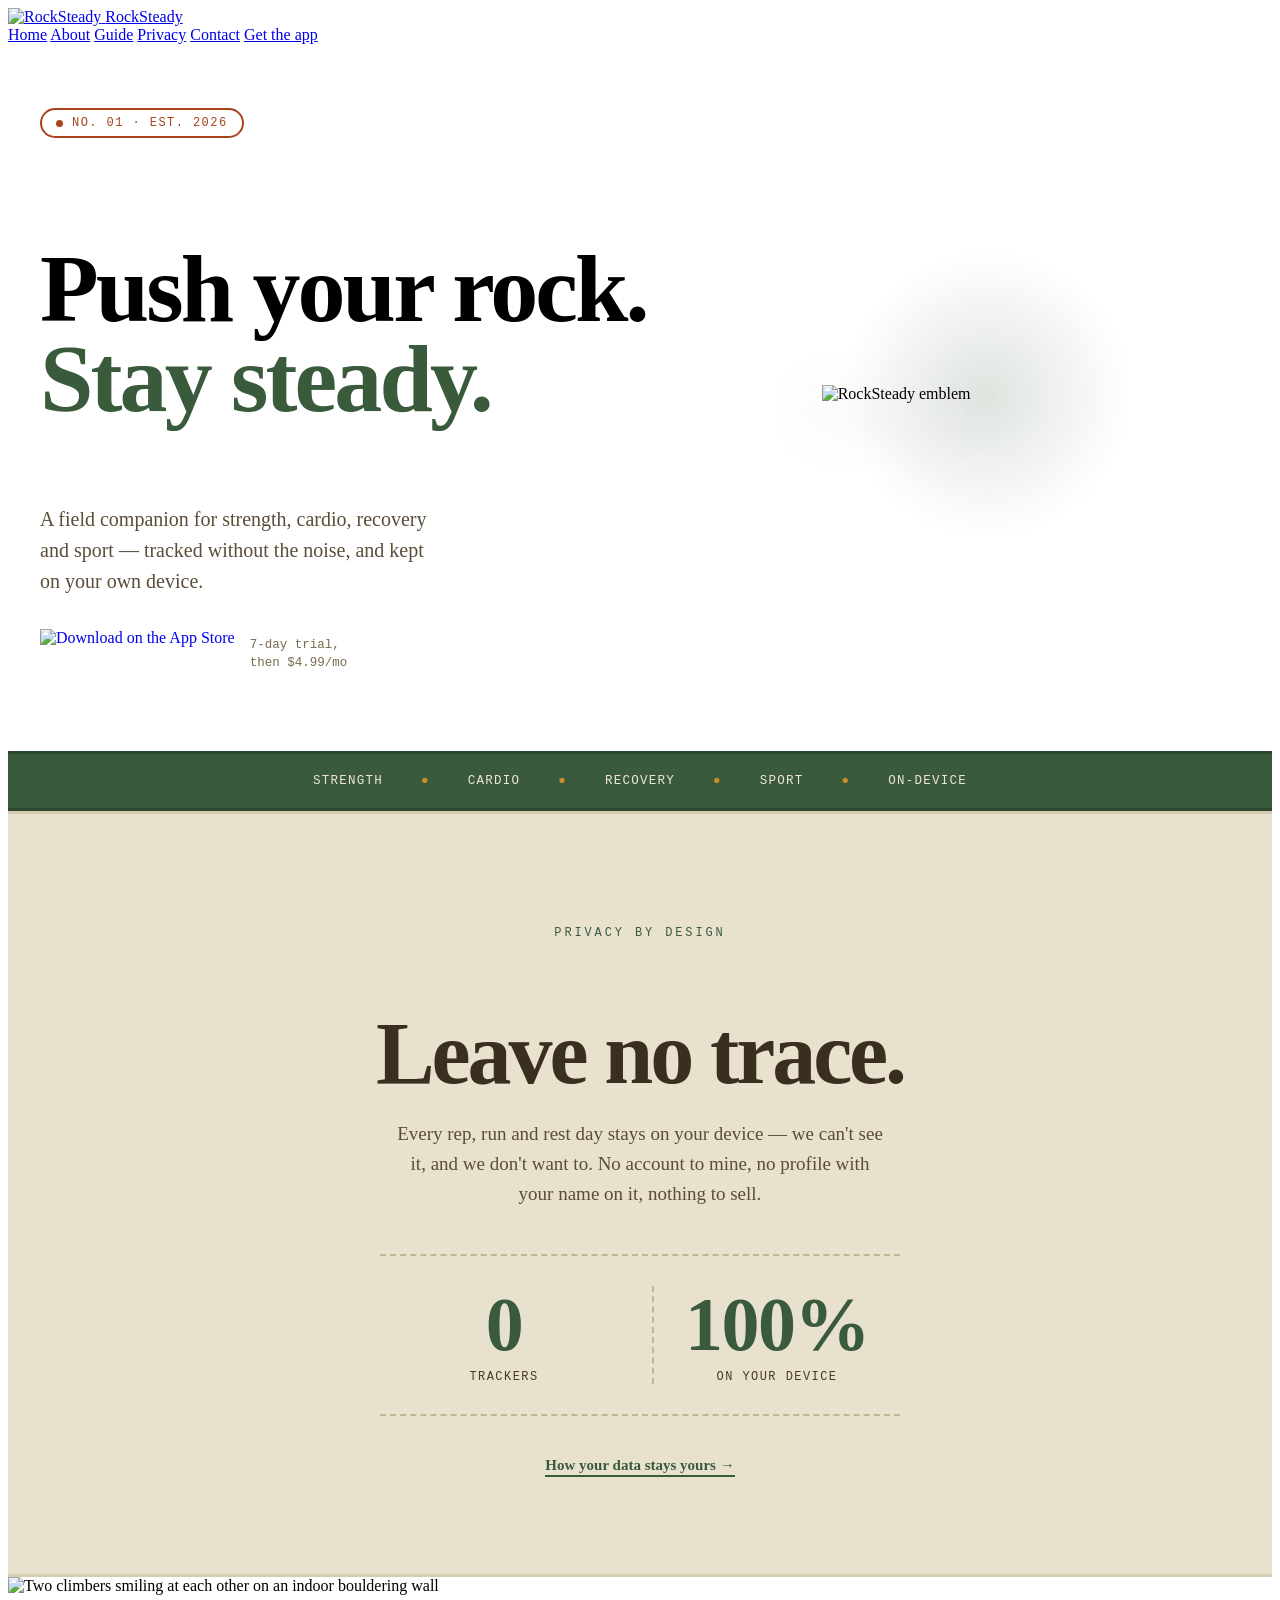
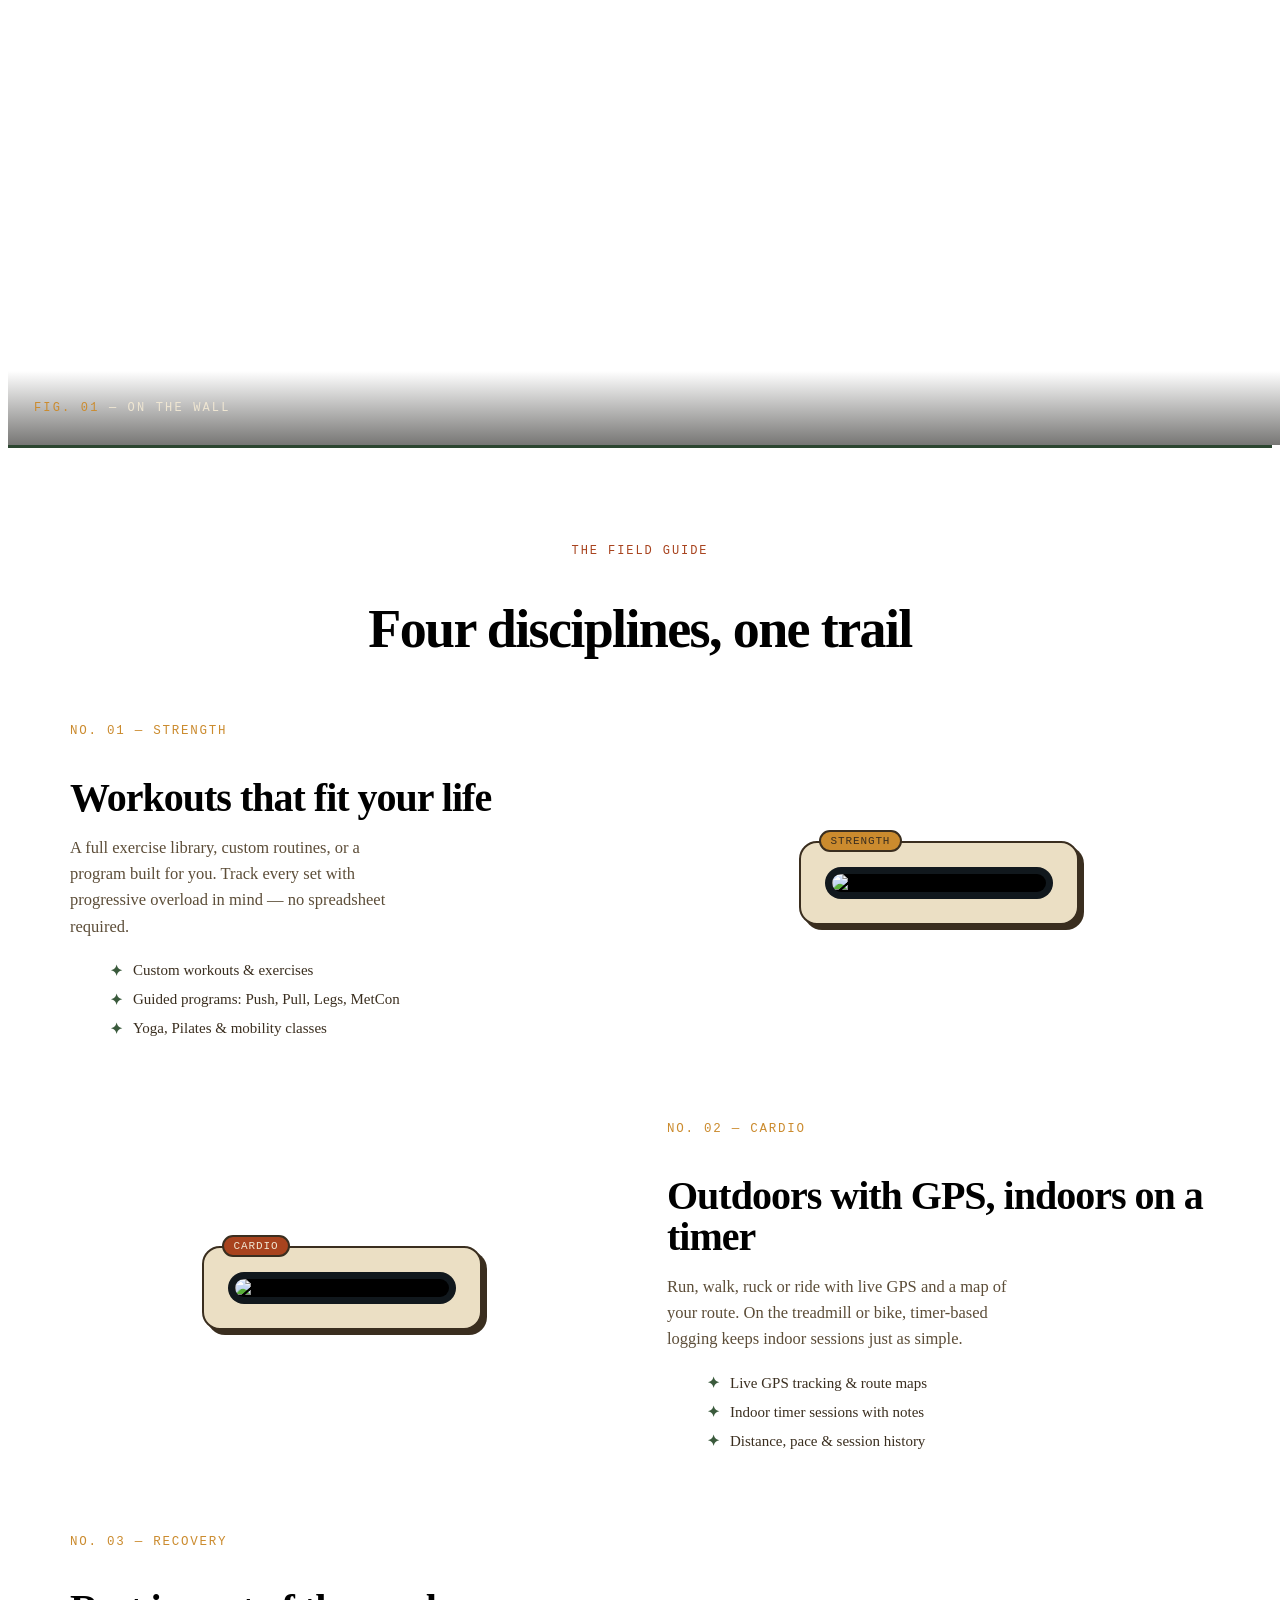
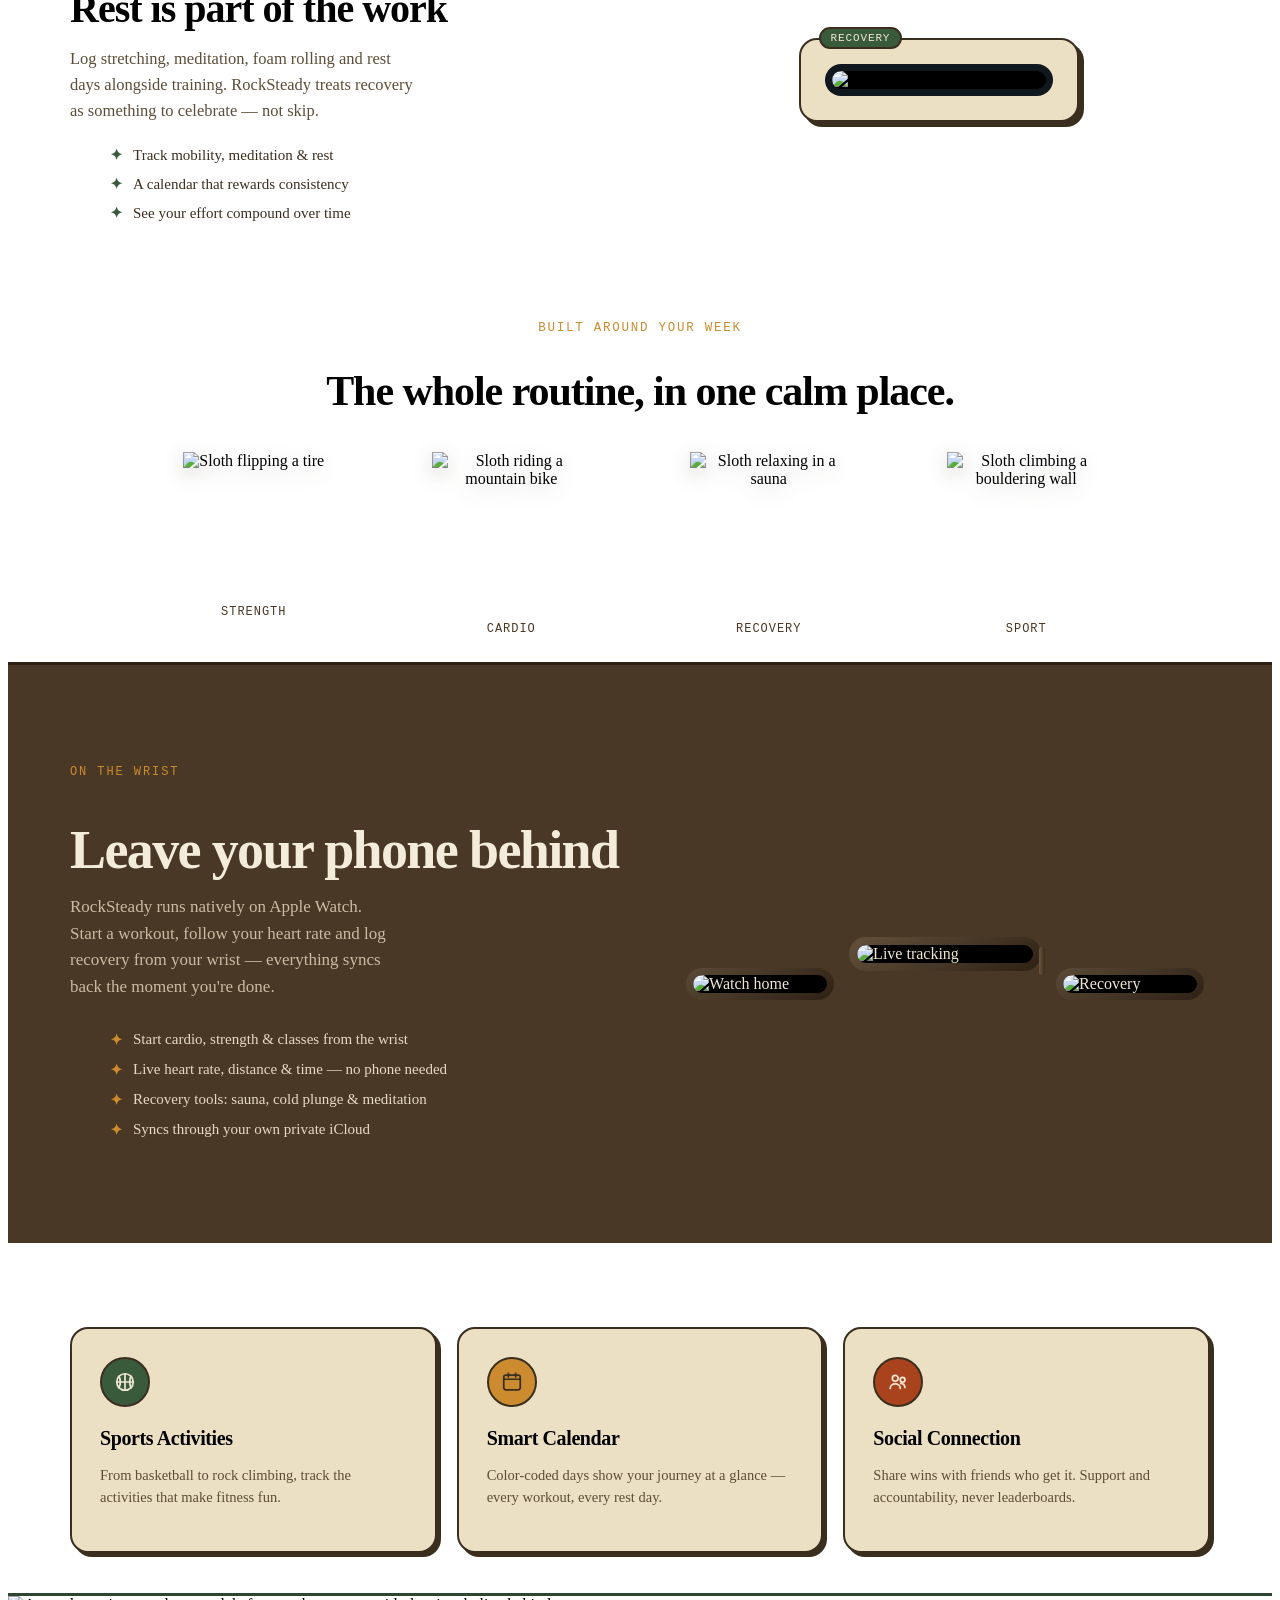
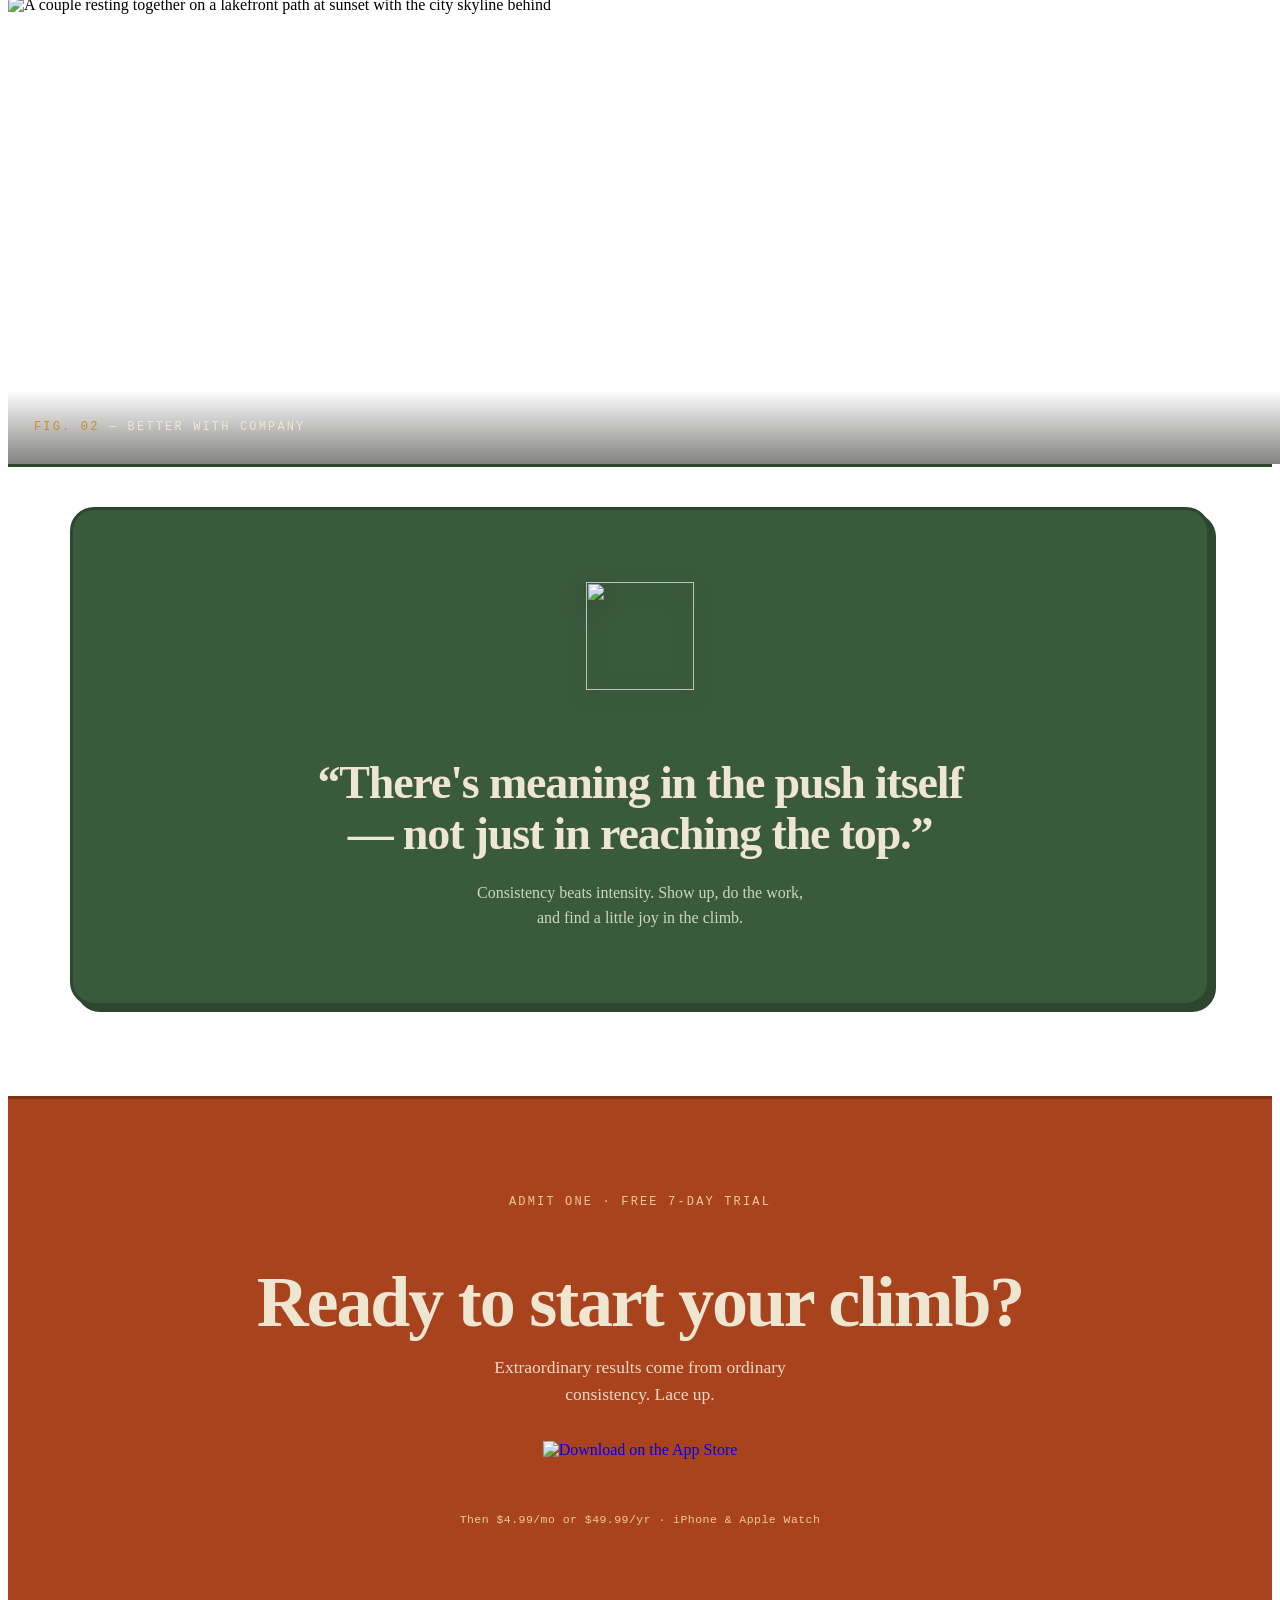
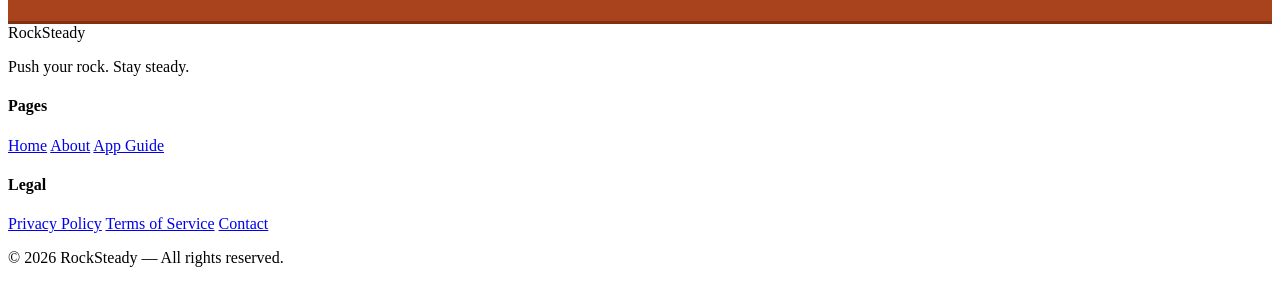
==== index.html @ 72beb6b7 "Add noindex meta (preview only) to keep the preview out of search Marked PREVIEW ONLY — remove befor" ====
<!DOCTYPE html>
<html lang="en">
<head>
<meta charset="utf-8">
<meta name="viewport" content="width=device-width, initial-scale=1">
<meta name="robots" content="noindex, nofollow"><!-- PREVIEW ONLY: remove at launch -->
<title>RockSteady — Push your rock. Stay steady.</title>
<meta name="description" content="A field companion for strength, cardio, recovery and sport — tracked without the noise, and kept on your own device. On iPhone & Apple Watch.">
<link rel="icon" href="assets/img/emblem.png">
<link rel="stylesheet" href="css/site.css">
<style>
  @media(max-width:900px){
    .vp-hero{grid-template-columns:1fr !important;gap:36px !important;text-align:center;}
    .vp-hero .vp-badge{order:-1;margin:0 auto;}
    .vp-hero .vp-ctas{justify-content:center;}
    .vp-entry{grid-template-columns:1fr !important;gap:28px !important;text-align:center;}
    .vp-entry .vp-fimg{order:-1 !important;}
    .vp-entry .vp-checks{align-items:center;}
    .vp-watch{grid-template-columns:1fr !important;gap:40px !important;text-align:center;}
    .vp-watch .vp-checks{align-items:center;}
    .vp-mini{grid-template-columns:1fr !important;}
  }
  @media(max-width:560px){ .vp-h1{font-size:clamp(42px,13vw,58px) !important;} .vp-watchcluster{transform:scale(.84);} }
  @media(max-width:460px){
    .trace-stats{grid-template-columns:1fr !important;gap:0 !important;}
    .trace-stats > div:nth-child(2){border-left:none !important;border-top:2px dashed var(--hairline,#C2B591);margin-top:22px;padding-top:22px;}
  }
</style>
</head>
<body>

  <!-- HEADER -->
  <header class="site-header">
    <div class="bar">
      <a href="index.html" class="brand">
        <img src="assets/img/emblem.png" alt="RockSteady">
        <span>RockSteady</span>
      </a>
      <nav class="site-nav">
        <input type="checkbox" id="navmenu" class="nav-cb" hidden>
        <label for="navmenu" class="nav-burger" aria-label="Toggle menu"><span></span></label>
        <div class="links">
          <a href="index.html" aria-current="page">Home</a>
          <a href="pages/about.html">About</a>
          <a href="pages/guide.html">Guide</a>
          <a href="pages/privacy.html">Privacy</a>
          <a href="pages/contact.html">Contact</a>
          <a href="https://apps.apple.com/app/id6757501581" class="cta-pill">Get the app</a>
        </div>
      </nav>
    </div>
  </header>

  <!-- HERO -->
  <section id="top" style="max-width:1200px;margin:0 auto;padding:64px 26px 70px;">
    <div style="display:grid;grid-template-columns:1.25fr 1fr;gap:60px;align-items:center;" class="vp-hero">
      <div>
        <div style="display:inline-flex;align-items:center;gap:9px;font-family:'Space Mono',monospace;font-size:12px;letter-spacing:0.12em;text-transform:uppercase;color:var(--rust,#A8431E);border:2px solid var(--rust,#A8431E);border-radius:999px;padding:6px 14px;margin-bottom:26px;">
          <span style="width:7px;height:7px;border-radius:50%;background:var(--rust,#A8431E);"></span> No. 01 · Est. 2026
        </div>
        <h1 class="vp-h1" style="font-weight:800;font-size:clamp(50px,7.6vw,96px);line-height:0.94;letter-spacing:-0.03em;">Push your rock.<br><span style="color:var(--moss,#3A5A3C);">Stay steady.</span></h1>
        <p style="font-size:clamp(17px,1.8vw,20px);line-height:1.55;color:#5C4D38;max-width:40ch;margin:24px 0 32px;">A field companion for strength, cardio, recovery and sport — tracked without the noise, and kept on your own device.</p>
        <div style="display:flex;align-items:center;gap:15px;flex-wrap:wrap;" class="vp-ctas">
          <a href="https://apps.apple.com/app/id6757501581" aria-label="Download on the App Store" style="display:inline-flex;text-decoration:none;">
            <img src="assets/img/appstore-badge-black.svg" alt="Download on the App Store" style="height:52px;width:auto;display:block;">
          </a>
          <span style="font-family:'Space Mono',monospace;font-size:12.5px;color:#7A6A4F;line-height:1.4;">7-day trial,<br>then $4.99/mo</span>
        </div>
      </div>
      <div class="vp-badge" style="position:relative;display:flex;justify-content:center;">
        <div style="position:absolute;inset:0;margin:auto;width:300px;height:300px;border-radius:50%;background:radial-gradient(circle,rgba(58,90,60,.16),transparent 68%);"></div>
        <div style="position:relative;width:330px;max-width:78vw;">
          <img src="assets/img/emblem.png" alt="RockSteady emblem" style="display:block;width:100%;height:auto;filter:drop-shadow(0 18px 26px rgba(58,46,31,.28));">
        </div>
      </div>
    </div>
  </section>

  <!-- STAMP STRIP -->
  <section style="background:var(--moss,#3A5A3C);color:#EFE6D2;border-top:3px solid #2C4630;border-bottom:3px solid #2C4630;">
    <div style="max-width:1200px;margin:0 auto;padding:20px 26px;display:flex;gap:38px;justify-content:center;flex-wrap:wrap;font-family:'Space Mono',monospace;font-size:12.5px;letter-spacing:0.1em;text-transform:uppercase;">
      <span>Strength</span><span style="color:var(--gold,#CB8B2E);">●</span>
      <span>Cardio</span><span style="color:var(--gold,#CB8B2E);">●</span>
      <span>Recovery</span><span style="color:var(--gold,#CB8B2E);">●</span>
      <span>Sport</span><span style="color:var(--gold,#CB8B2E);">●</span>
      <span>On-device</span>
    </div>
  </section>

  <!-- PRIVACY — LEAVE NO TRACE (promoted) -->
  <section id="privacy" style="background:#E8E1CE;border-top:3px solid #D6CCB2;border-bottom:3px solid #D6CCB2;">
    <div style="max-width:1000px;margin:0 auto;padding:clamp(64px,9vw,100px) 26px;text-align:center;">
      <p style="font-family:'Space Mono',monospace;font-size:12px;letter-spacing:0.24em;text-transform:uppercase;color:var(--moss,#3A5A3C);margin-bottom:22px;">Privacy by design</p>
      <h2 style="font-weight:800;font-size:clamp(44px,8vw,88px);line-height:0.93;letter-spacing:-0.035em;color:var(--ink,#3A2E1F);margin-bottom:24px;">Leave no trace.</h2>
      <p style="font-size:clamp(16px,1.7vw,19px);line-height:1.6;color:var(--body,#5C4D38);max-width:52ch;margin:0 auto 44px;">Every rep, run and rest day stays on your device — we can't see it, and we don't want to. No account to mine, no profile with your name on it, nothing to sell.</p>
      <div class="trace-stats" style="max-width:520px;margin:0 auto 40px;padding:30px 0;border-top:2px dashed var(--hairline,#C2B591);border-bottom:2px dashed var(--hairline,#C2B591);display:grid;grid-template-columns:1fr 1fr;gap:24px;">
        <div style="text-align:center;">
          <div style="font-weight:800;font-size:clamp(50px,9vw,76px);line-height:1;color:var(--moss,#3A5A3C);letter-spacing:-0.02em;">0</div>
          <div style="font-family:'Space Mono',monospace;font-size:12px;letter-spacing:0.12em;text-transform:uppercase;color:var(--brown,#4A3826);margin-top:8px;">Trackers</div>
        </div>
        <div style="text-align:center;border-left:2px dashed var(--hairline,#C2B591);">
          <div style="font-weight:800;font-size:clamp(50px,9vw,76px);line-height:1;color:var(--moss,#3A5A3C);letter-spacing:-0.02em;">100%</div>
          <div style="font-family:'Space Mono',monospace;font-size:12px;letter-spacing:0.12em;text-transform:uppercase;color:var(--brown,#4A3826);margin-top:8px;">On your device</div>
        </div>
      </div>
      <a href="pages/privacy.html" style="color:var(--moss,#3A5A3C);font-weight:700;font-size:15px;text-decoration:none;border-bottom:2px solid var(--moss,#3A5A3C);padding-bottom:2px;">How your data stays yours →</a>
    </div>
  </section>

  <!-- PHOTO BAND 01 -->
  <section style="position:relative;border-bottom:3px solid #2C4630;">
    <img src="assets/img/photo-climbing.jpg" alt="Two climbers smiling at each other on an indoor bouldering wall" style="display:block;width:100%;height:clamp(320px,52vh,540px);object-fit:cover;object-position:center 30%;">
    <div style="position:absolute;left:0;bottom:0;width:100%;padding:18px 26px;background:linear-gradient(180deg,transparent,rgba(28,27,24,.6));">
      <p style="font-family:'Space Mono',monospace;font-size:12px;letter-spacing:0.18em;text-transform:uppercase;color:#EFE6D2;"><span style="color:var(--gold,#CB8B2E);">Fig. 01</span> — On the wall</p>
    </div>
  </section>

  <!-- FIELD GUIDE -->
  <section id="field" style="max-width:1140px;margin:0 auto;padding:84px 26px 40px;">
    <div style="text-align:center;margin-bottom:56px;">
      <p style="font-family:'Space Mono',monospace;font-size:12px;letter-spacing:0.16em;text-transform:uppercase;color:var(--rust,#A8431E);margin-bottom:14px;">The Field Guide</p>
      <h2 style="font-weight:800;font-size:clamp(32px,4.6vw,54px);line-height:0.98;letter-spacing:-0.03em;">Four disciplines, one trail</h2>
    </div>

    <!-- 01 Strength -->
    <div class="vp-entry" style="display:grid;grid-template-columns:1fr 1fr;gap:54px;align-items:center;">
      <div>
        <p style="font-family:'Space Mono',monospace;font-size:12.5px;letter-spacing:0.14em;text-transform:uppercase;color:var(--gold,#CB8B2E);margin-bottom:14px;">No. 01 — Strength</p>
        <h3 style="font-weight:800;font-size:clamp(26px,3.4vw,40px);line-height:1.02;letter-spacing:-0.025em;margin-bottom:14px;">Workouts that fit your life</h3>
        <p style="font-size:16.5px;line-height:1.58;color:#5C4D38;margin-bottom:22px;max-width:42ch;">A full exercise library, custom routines, or a program built for you. Track every set with progressive overload in mind — no spreadsheet required.</p>
        <ul style="list-style:none;display:flex;flex-direction:column;gap:11px;" class="vp-checks">
          <li style="display:flex;gap:10px;align-items:center;font-size:15px;color:#3A2E1F;font-weight:500;"><span style="color:var(--moss,#3A5A3C);font-weight:800;">✦</span> Custom workouts &amp; exercises</li>
          <li style="display:flex;gap:10px;align-items:center;font-size:15px;color:#3A2E1F;font-weight:500;"><span style="color:var(--moss,#3A5A3C);font-weight:800;">✦</span> Guided programs: Push, Pull, Legs, MetCon</li>
          <li style="display:flex;gap:10px;align-items:center;font-size:15px;color:#3A2E1F;font-weight:500;"><span style="color:var(--moss,#3A5A3C);font-weight:800;">✦</span> Yoga, Pilates &amp; mobility classes</li>
        </ul>
      </div>
      <div class="vp-fimg" style="display:flex;justify-content:center;">
        <div style="position:relative;background:#EBDFC4;border:2.5px solid #3A2E1F;border-radius:18px;padding:24px;box-shadow:5px 5px 0 #3A2E1F;">
          <span style="position:absolute;top:-13px;left:18px;background:var(--gold,#CB8B2E);color:#3A2E1F;font-family:'Space Mono',monospace;font-size:11px;letter-spacing:0.08em;text-transform:uppercase;padding:3px 10px;border:2px solid #3A2E1F;border-radius:999px;">Strength</span>
          <div style="width:214px;flex:none;border-radius:28px;background:#11181d;padding:7px;"><div style="border-radius:22px;overflow:hidden;background:#000;"><img src="assets/img/app-strength.png" alt="Workout tracker" style="display:block;width:100%;height:auto;"></div></div>
        </div>
      </div>
    </div>

    <div class="perf" style="margin:56px 0;"></div>

    <!-- 02 Cardio -->
    <div class="vp-entry" style="display:grid;grid-template-columns:1fr 1fr;gap:54px;align-items:center;">
      <div class="vp-fimg" style="display:flex;justify-content:center;">
        <div style="position:relative;background:#EBDFC4;border:2.5px solid #3A2E1F;border-radius:18px;padding:24px;box-shadow:5px 5px 0 #3A2E1F;">
          <span style="position:absolute;top:-13px;left:18px;background:var(--rust,#A8431E);color:#EFE6D2;font-family:'Space Mono',monospace;font-size:11px;letter-spacing:0.08em;text-transform:uppercase;padding:3px 10px;border:2px solid #3A2E1F;border-radius:999px;">Cardio</span>
          <div style="width:214px;flex:none;border-radius:28px;background:#11181d;padding:7px;"><div style="border-radius:22px;overflow:hidden;background:#000;"><img src="assets/img/app-cardio.png" alt="Cardio tracker" style="display:block;width:100%;height:auto;"></div></div>
        </div>
      </div>
      <div>
        <p style="font-family:'Space Mono',monospace;font-size:12.5px;letter-spacing:0.14em;text-transform:uppercase;color:var(--gold,#CB8B2E);margin-bottom:14px;">No. 02 — Cardio</p>
        <h3 style="font-weight:800;font-size:clamp(26px,3.4vw,40px);line-height:1.02;letter-spacing:-0.025em;margin-bottom:14px;">Outdoors with GPS, indoors on a timer</h3>
        <p style="font-size:16.5px;line-height:1.58;color:#5C4D38;margin-bottom:22px;max-width:42ch;">Run, walk, ruck or ride with live GPS and a map of your route. On the treadmill or bike, timer-based logging keeps indoor sessions just as simple.</p>
        <ul style="list-style:none;display:flex;flex-direction:column;gap:11px;" class="vp-checks">
          <li style="display:flex;gap:10px;align-items:center;font-size:15px;color:#3A2E1F;font-weight:500;"><span style="color:var(--moss,#3A5A3C);font-weight:800;">✦</span> Live GPS tracking &amp; route maps</li>
          <li style="display:flex;gap:10px;align-items:center;font-size:15px;color:#3A2E1F;font-weight:500;"><span style="color:var(--moss,#3A5A3C);font-weight:800;">✦</span> Indoor timer sessions with notes</li>
          <li style="display:flex;gap:10px;align-items:center;font-size:15px;color:#3A2E1F;font-weight:500;"><span style="color:var(--moss,#3A5A3C);font-weight:800;">✦</span> Distance, pace &amp; session history</li>
        </ul>
      </div>
    </div>

    <div class="perf" style="margin:56px 0;"></div>

    <!-- 03 Recovery -->
    <div class="vp-entry" style="display:grid;grid-template-columns:1fr 1fr;gap:54px;align-items:center;">
      <div>
        <p style="font-family:'Space Mono',monospace;font-size:12.5px;letter-spacing:0.14em;text-transform:uppercase;color:var(--gold,#CB8B2E);margin-bottom:14px;">No. 03 — Recovery</p>
        <h3 style="font-weight:800;font-size:clamp(26px,3.4vw,40px);line-height:1.02;letter-spacing:-0.025em;margin-bottom:14px;">Rest is part of the work</h3>
        <p style="font-size:16.5px;line-height:1.58;color:#5C4D38;margin-bottom:22px;max-width:42ch;">Log stretching, meditation, foam rolling and rest days alongside training. RockSteady treats recovery as something to celebrate — not skip.</p>
        <ul style="list-style:none;display:flex;flex-direction:column;gap:11px;" class="vp-checks">
          <li style="display:flex;gap:10px;align-items:center;font-size:15px;color:#3A2E1F;font-weight:500;"><span style="color:var(--moss,#3A5A3C);font-weight:800;">✦</span> Track mobility, meditation &amp; rest</li>
          <li style="display:flex;gap:10px;align-items:center;font-size:15px;color:#3A2E1F;font-weight:500;"><span style="color:var(--moss,#3A5A3C);font-weight:800;">✦</span> A calendar that rewards consistency</li>
          <li style="display:flex;gap:10px;align-items:center;font-size:15px;color:#3A2E1F;font-weight:500;"><span style="color:var(--moss,#3A5A3C);font-weight:800;">✦</span> See your effort compound over time</li>
        </ul>
      </div>
      <div class="vp-fimg" style="display:flex;justify-content:center;">
        <div style="position:relative;background:#EBDFC4;border:2.5px solid #3A2E1F;border-radius:18px;padding:24px;box-shadow:5px 5px 0 #3A2E1F;">
          <span style="position:absolute;top:-13px;left:18px;background:var(--moss,#3A5A3C);color:#EFE6D2;font-family:'Space Mono',monospace;font-size:11px;letter-spacing:0.08em;text-transform:uppercase;padding:3px 10px;border:2px solid #3A2E1F;border-radius:999px;">Recovery</span>
          <div style="width:214px;flex:none;border-radius:28px;background:#11181d;padding:7px;"><div style="border-radius:22px;overflow:hidden;background:#000;"><img src="assets/img/app-recovery.png" alt="Recovery tracker" style="display:block;width:100%;height:auto;"></div></div>
        </div>
      </div>
    </div>
  </section>

  <!-- DISCIPLINE EMBLEMS -->
  <section style="max-width:1000px;margin:0 auto;padding:30px 26px 26px;">
    <p style="font-family:'Space Mono',monospace;font-size:12.5px;letter-spacing:0.14em;text-transform:uppercase;color:var(--gold,#CB8B2E);text-align:center;margin-bottom:8px;">Built around your week</p>
    <h2 style="font-weight:800;font-size:clamp(26px,3.6vw,42px);line-height:1.0;letter-spacing:-0.025em;text-align:center;margin-bottom:40px;">The whole routine, in one calm place.</h2>
    <div style="display:grid;grid-template-columns:repeat(auto-fit,minmax(150px,1fr));gap:30px;justify-items:center;">
      <figure style="margin:0;text-align:center;">
        <img src="assets/img/sloth-strength.png" alt="Sloth flipping a tire" style="display:block;width:100%;max-width:158px;aspect-ratio:1/1;object-fit:contain;margin:0 auto;filter:drop-shadow(0 6px 10px rgba(58,46,31,.22));">
        <figcaption style="font-family:'Space Mono',monospace;font-size:12px;letter-spacing:0.08em;text-transform:uppercase;color:#4A3826;margin-top:12px;">Strength</figcaption>
      </figure>
      <figure style="margin:0;text-align:center;">
        <img src="assets/img/sloth-cardio.png" alt="Sloth riding a mountain bike" style="display:block;width:100%;max-width:158px;aspect-ratio:1/1;object-fit:contain;margin:0 auto;filter:drop-shadow(0 6px 10px rgba(58,46,31,.22));">
        <figcaption style="font-family:'Space Mono',monospace;font-size:12px;letter-spacing:0.08em;text-transform:uppercase;color:#4A3826;margin-top:12px;">Cardio</figcaption>
      </figure>
      <figure style="margin:0;text-align:center;">
        <img src="assets/img/sloth-recovery.png" alt="Sloth relaxing in a sauna" style="display:block;width:100%;max-width:158px;aspect-ratio:1/1;object-fit:contain;margin:0 auto;filter:drop-shadow(0 6px 10px rgba(58,46,31,.22));">
        <figcaption style="font-family:'Space Mono',monospace;font-size:12px;letter-spacing:0.08em;text-transform:uppercase;color:#4A3826;margin-top:12px;">Recovery</figcaption>
      </figure>
      <figure style="margin:0;text-align:center;">
        <img src="assets/img/sloth-sport.png" alt="Sloth climbing a bouldering wall" style="display:block;width:100%;max-width:158px;aspect-ratio:1/1;object-fit:contain;margin:0 auto;filter:drop-shadow(0 6px 10px rgba(58,46,31,.22));">
        <figcaption style="font-family:'Space Mono',monospace;font-size:12px;letter-spacing:0.08em;text-transform:uppercase;color:#4A3826;margin-top:12px;">Sport</figcaption>
      </figure>
    </div>
  </section>

  <!-- APPLE WATCH -->
  <section id="watchSection" style="background:var(--brown,#4A3826);color:#EFE6D2;border-top:3px solid #2E2114;">
    <div id="watch" style="max-width:1140px;margin:0 auto;padding:88px 26px;">
      <div style="display:grid;grid-template-columns:1.05fr 1fr;gap:54px;align-items:center;" class="vp-watch">
        <div>
          <p style="font-family:'Space Mono',monospace;font-size:12px;letter-spacing:0.16em;text-transform:uppercase;color:var(--gold,#CB8B2E);margin-bottom:18px;">On the wrist</p>
          <h2 style="font-weight:800;font-size:clamp(32px,4.6vw,54px);line-height:0.98;letter-spacing:-0.03em;margin-bottom:18px;color:#F4ECDA;">Leave your phone behind</h2>
          <p style="font-size:17px;line-height:1.56;color:#C9BCA3;max-width:38ch;margin-bottom:30px;">RockSteady runs natively on Apple Watch. Start a workout, follow your heart rate and log recovery from your wrist — everything syncs back the moment you're done.</p>
          <ul style="list-style:none;display:flex;flex-direction:column;gap:12px;" class="vp-checks">
            <li style="display:flex;gap:10px;align-items:center;font-size:15px;color:#E5DAC4;font-weight:500;"><span style="color:var(--gold,#CB8B2E);font-weight:800;">✦</span> Start cardio, strength &amp; classes from the wrist</li>
            <li style="display:flex;gap:10px;align-items:center;font-size:15px;color:#E5DAC4;font-weight:500;"><span style="color:var(--gold,#CB8B2E);font-weight:800;">✦</span> Live heart rate, distance &amp; time — no phone needed</li>
            <li style="display:flex;gap:10px;align-items:center;font-size:15px;color:#E5DAC4;font-weight:500;"><span style="color:var(--gold,#CB8B2E);font-weight:800;">✦</span> Recovery tools: sauna, cold plunge &amp; meditation</li>
            <li style="display:flex;gap:10px;align-items:center;font-size:15px;color:#E5DAC4;font-weight:500;"><span style="color:var(--gold,#CB8B2E);font-weight:800;">✦</span> Syncs through your own private iCloud</li>
          </ul>
        </div>
        <div class="vp-watchcluster" style="display:flex;justify-content:center;align-items:center;gap:15px;">
          <div style="width:148px;flex:none;transform:translateY(30px);"><div style="border-radius:42px;background:linear-gradient(150deg,#5a4a36,#2e2114);padding:7px;box-shadow:0 22px 40px -20px rgba(0,0,0,.6);"><div style="border-radius:36px;overflow:hidden;background:#000;"><img src="assets/img/watch-home.png" alt="Watch home" style="display:block;width:100%;height:auto;"></div></div></div>
          <div style="width:192px;flex:none;z-index:2;"><div style="position:relative;border-radius:54px;background:linear-gradient(150deg,#63513b,#2e2114);padding:8px;box-shadow:0 34px 58px -26px rgba(0,0,0,.7);"><div style="border-radius:47px;overflow:hidden;background:#000;"><img src="assets/img/watch-live.png" alt="Live tracking" style="display:block;width:100%;height:auto;"></div><span style="position:absolute;right:-4px;top:31%;width:6px;height:28px;border-radius:4px;background:linear-gradient(90deg,#6b573e,#3a2c1c);"></span></div></div>
          <div style="width:148px;flex:none;transform:translateY(30px);"><div style="border-radius:42px;background:linear-gradient(150deg,#5a4a36,#2e2114);padding:7px;box-shadow:0 22px 40px -20px rgba(0,0,0,.6);"><div style="border-radius:36px;overflow:hidden;background:#000;"><img src="assets/img/watch-recovery.png" alt="Recovery" style="display:block;width:100%;height:auto;"></div></div></div>
        </div>
      </div>
    </div>
  </section>

  <!-- MINI (badges) -->
  <section style="max-width:1140px;margin:0 auto;padding:84px 26px 40px;">
    <div style="display:grid;grid-template-columns:repeat(3,1fr);gap:20px;" class="vp-mini">
      <article style="background:#EBDFC4;border:2.5px solid #3A2E1F;border-radius:18px;padding:28px;box-shadow:4px 4px 0 #3A2E1F;">
        <div style="width:46px;height:46px;border-radius:50%;background:var(--moss,#3A5A3C);border:2px solid #3A2E1F;display:flex;align-items:center;justify-content:center;margin-bottom:16px;"><svg viewBox="0 0 24 24" width="22" height="22" fill="none" stroke="#EFE6D2" stroke-width="1.9" stroke-linecap="round" stroke-linejoin="round"><circle cx="12" cy="12" r="9"></circle><path d="M3 12h18M12 3v18M5 6c2.5 2 2.5 10 0 12M19 6c-2.5 2-2.5 10 0 12"></path></svg></div>
        <h3 style="font-weight:800;font-size:20px;letter-spacing:-0.02em;margin-bottom:7px;">Sports Activities</h3>
        <p style="font-size:14.5px;line-height:1.55;color:#5C4D38;">From basketball to rock climbing, track the activities that make fitness fun.</p>
      </article>
      <article style="background:#EBDFC4;border:2.5px solid #3A2E1F;border-radius:18px;padding:28px;box-shadow:4px 4px 0 #3A2E1F;">
        <div style="width:46px;height:46px;border-radius:50%;background:var(--gold,#CB8B2E);border:2px solid #3A2E1F;display:flex;align-items:center;justify-content:center;margin-bottom:16px;"><svg viewBox="0 0 24 24" width="22" height="22" fill="none" stroke="#3A2E1F" stroke-width="1.9" stroke-linecap="round" stroke-linejoin="round"><rect x="3" y="4.5" width="18" height="16" rx="2.5"></rect><path d="M3 9h18M8 2.5v4M16 2.5v4"></path></svg></div>
        <h3 style="font-weight:800;font-size:20px;letter-spacing:-0.02em;margin-bottom:7px;">Smart Calendar</h3>
        <p style="font-size:14.5px;line-height:1.55;color:#5C4D38;">Color-coded days show your journey at a glance — every workout, every rest day.</p>
      </article>
      <article style="background:#EBDFC4;border:2.5px solid #3A2E1F;border-radius:18px;padding:28px;box-shadow:4px 4px 0 #3A2E1F;">
        <div style="width:46px;height:46px;border-radius:50%;background:var(--rust,#A8431E);border:2px solid #3A2E1F;display:flex;align-items:center;justify-content:center;margin-bottom:16px;"><svg viewBox="0 0 24 24" width="22" height="22" fill="none" stroke="#EFE6D2" stroke-width="1.9" stroke-linecap="round" stroke-linejoin="round"><circle cx="9" cy="8" r="3.2"></circle><circle cx="17" cy="9.5" r="2.6"></circle><path d="M3.5 19c0-3 2.5-5 5.5-5s5.5 2 5.5 5M15 13.6c2.4.2 4.5 1.9 4.5 4.4"></path></svg></div>
        <h3 style="font-weight:800;font-size:20px;letter-spacing:-0.02em;margin-bottom:7px;">Social Connection</h3>
        <p style="font-size:14.5px;line-height:1.55;color:#5C4D38;">Share wins with friends who get it. Support and accountability, never leaderboards.</p>
      </article>
    </div>
  </section>

  <!-- PHOTO BAND 02 -->
  <section style="position:relative;border-top:3px solid #2C4630;border-bottom:3px solid #2C4630;">
    <img src="assets/img/photo-lakefront-rest.jpg" alt="A couple resting together on a lakefront path at sunset with the city skyline behind" style="display:block;width:100%;height:clamp(320px,52vh,540px);object-fit:cover;object-position:center 38%;">
    <div style="position:absolute;left:0;bottom:0;width:100%;padding:18px 26px;background:linear-gradient(180deg,transparent,rgba(28,27,24,.55));">
      <p style="font-family:'Space Mono',monospace;font-size:12px;letter-spacing:0.18em;text-transform:uppercase;color:#EFE6D2;"><span style="color:var(--gold,#CB8B2E);">Fig. 02</span> — Better with company</p>
    </div>
  </section>

  <!-- PHILOSOPHY (trail marker) -->
  <section style="max-width:1140px;margin:0 auto;padding:40px 26px 90px;">
    <div style="background:var(--moss,#3A5A3C);color:#EFE6D2;border:3px solid #2C4630;border-radius:24px;padding:clamp(40px,6vw,72px);text-align:center;box-shadow:6px 6px 0 #2C4630;">
      <img src="assets/img/emblem.png" alt="" style="width:108px;height:108px;margin-bottom:22px;filter:drop-shadow(0 6px 12px rgba(0,0,0,.25));">
      <p style="font-weight:700;font-size:clamp(26px,4vw,46px);line-height:1.1;letter-spacing:-0.025em;margin-bottom:20px;text-wrap:balance;">“There's meaning in the push itself — not just in reaching the top.”</p>
      <p style="font-size:16px;line-height:1.6;color:#CBD7C2;max-width:42ch;margin:0 auto;">Consistency beats intensity. Show up, do the work, and find a little joy in the climb.</p>
    </div>
  </section>

  <!-- CTA (ticket) -->
  <section style="background:var(--rust,#A8431E);color:#EFE6D2;border-top:3px solid #7E3214;border-bottom:3px solid #7E3214;">
    <div style="max-width:880px;margin:0 auto;padding:84px 26px;text-align:center;">
      <p style="font-family:'Space Mono',monospace;font-size:12px;letter-spacing:0.18em;text-transform:uppercase;color:#F2C99B;margin-bottom:22px;">Admit one · Free 7-day trial</p>
      <h2 style="font-weight:800;font-size:clamp(36px,6vw,72px);line-height:0.94;letter-spacing:-0.03em;margin-bottom:18px;">Ready to start your climb?</h2>
      <p style="font-size:17.5px;line-height:1.55;color:#F4D9C3;max-width:34ch;margin:0 auto 32px;">Extraordinary results come from ordinary consistency. Lace up.</p>
      <a href="https://apps.apple.com/app/id6757501581" aria-label="Download on the App Store" style="display:inline-block;text-decoration:none;">
        <img src="assets/img/appstore-badge-white.svg" alt="Download on the App Store" style="height:54px;width:auto;display:inline-block;">
      </a>
      <p style="font-family:'Space Mono',monospace;font-size:11.5px;color:#F2C99B;margin-top:18px;letter-spacing:0.04em;">Then $4.99/mo or $49.99/yr · iPhone &amp; Apple Watch</p>
    </div>
  </section>

  <!-- FOOTER -->
  <footer class="site-footer">
    <div class="cols">
      <div class="brandcol">
        <div class="lockup"><img src="assets/img/emblem.png" alt=""><span class="name">RockSteady</span></div>
        <p class="tag">Push your rock. Stay steady.</p>
      </div>
      <div>
        <h4>Pages</h4>
        <div class="linklist">
          <a href="index.html">Home</a>
          <a href="pages/about.html">About</a>
          <a href="pages/guide.html">App Guide</a>
        </div>
      </div>
      <div>
        <h4>Legal</h4>
        <div class="linklist">
          <a href="pages/privacy.html">Privacy Policy</a>
          <a href="pages/terms.html">Terms of Service</a>
          <a href="pages/contact.html">Contact</a>
        </div>
      </div>
    </div>
    <div class="baseline"><div class="inner"><p>© 2026 RockSteady — All rights reserved.</p></div></div>
  </footer>

</body>
</html>
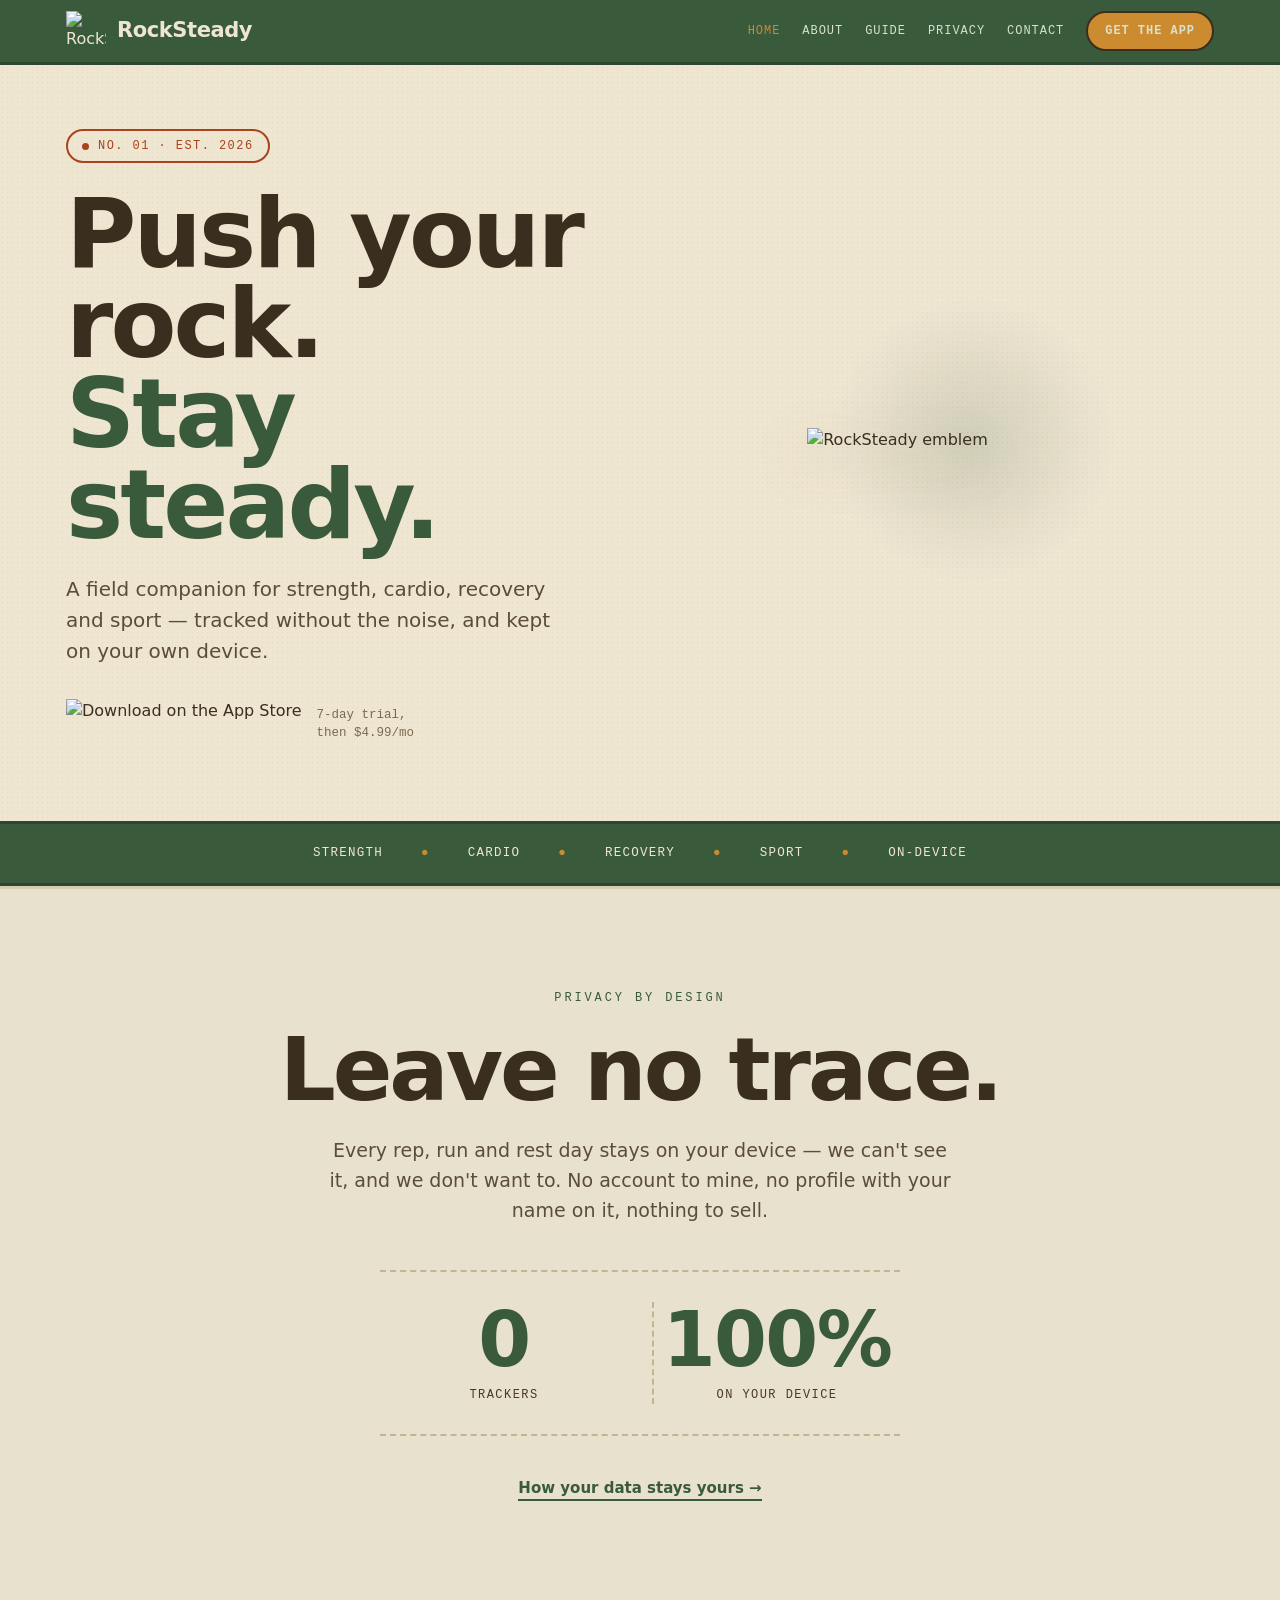
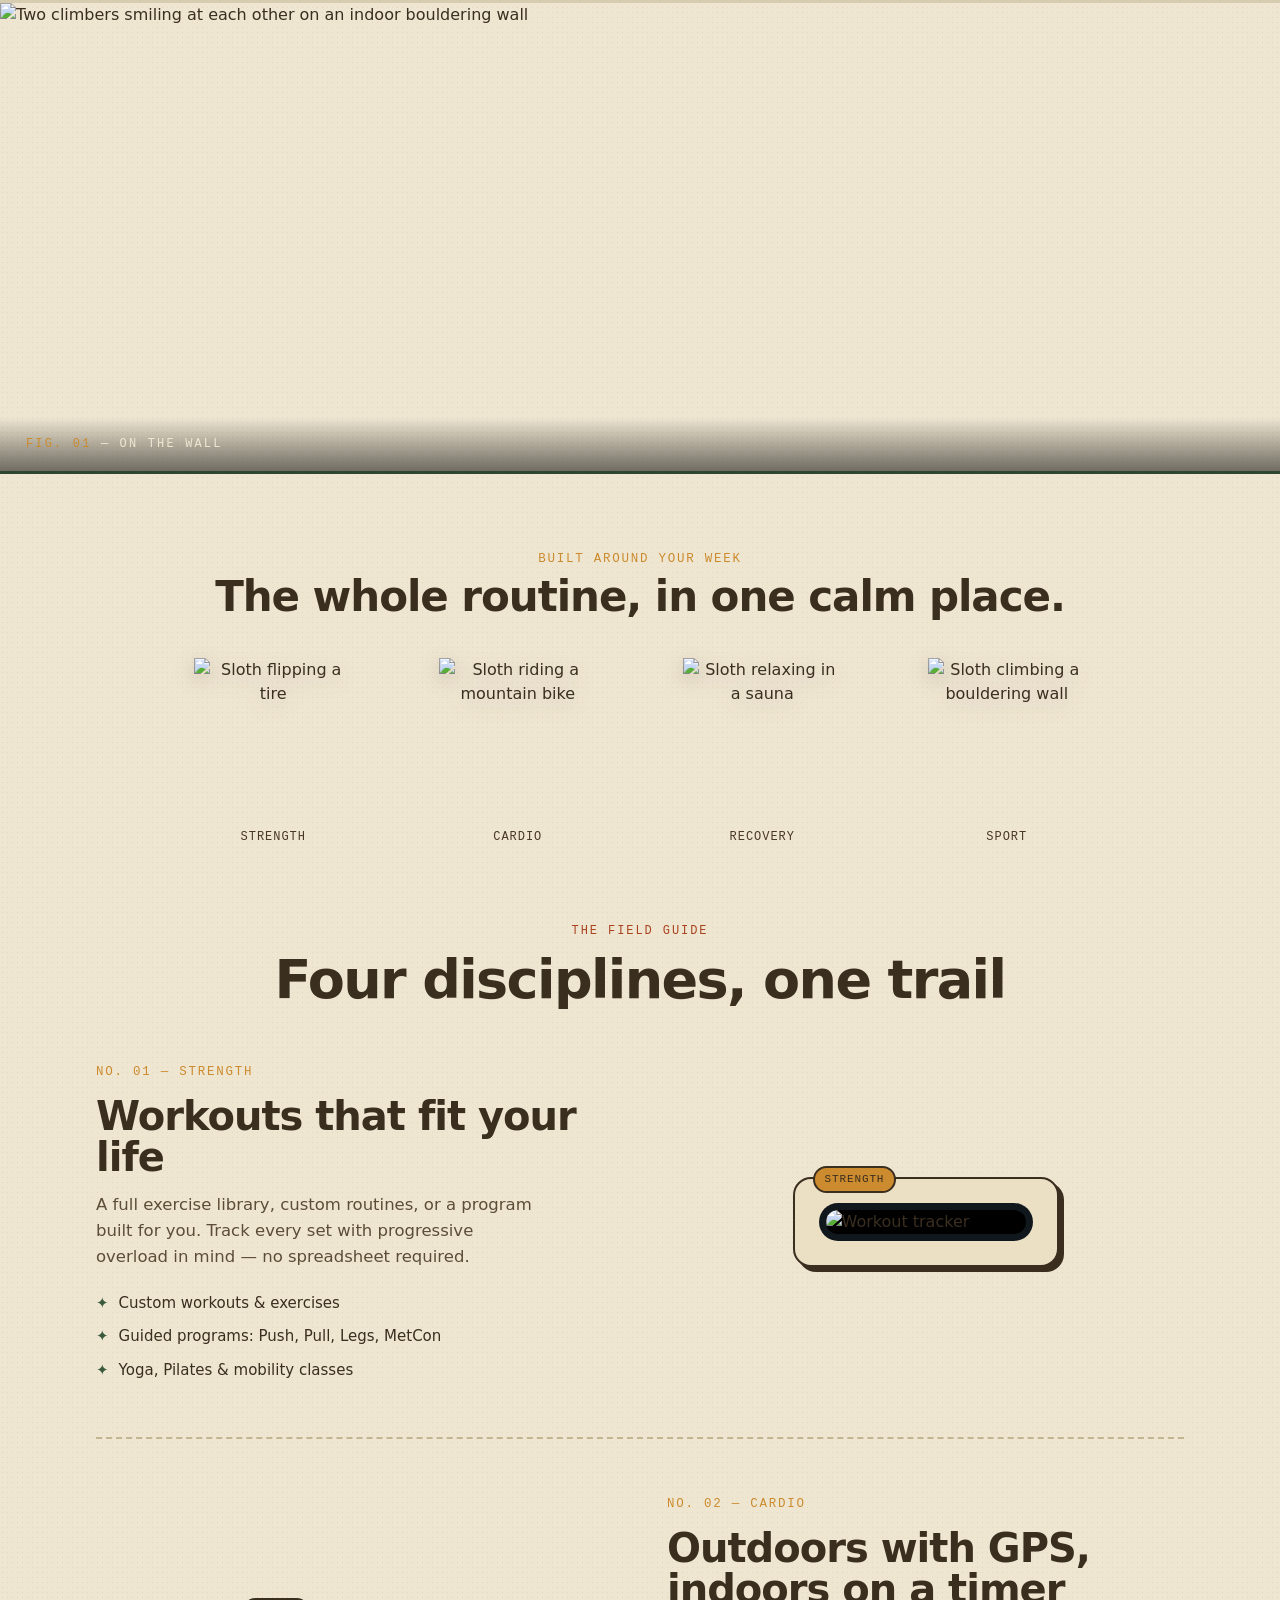
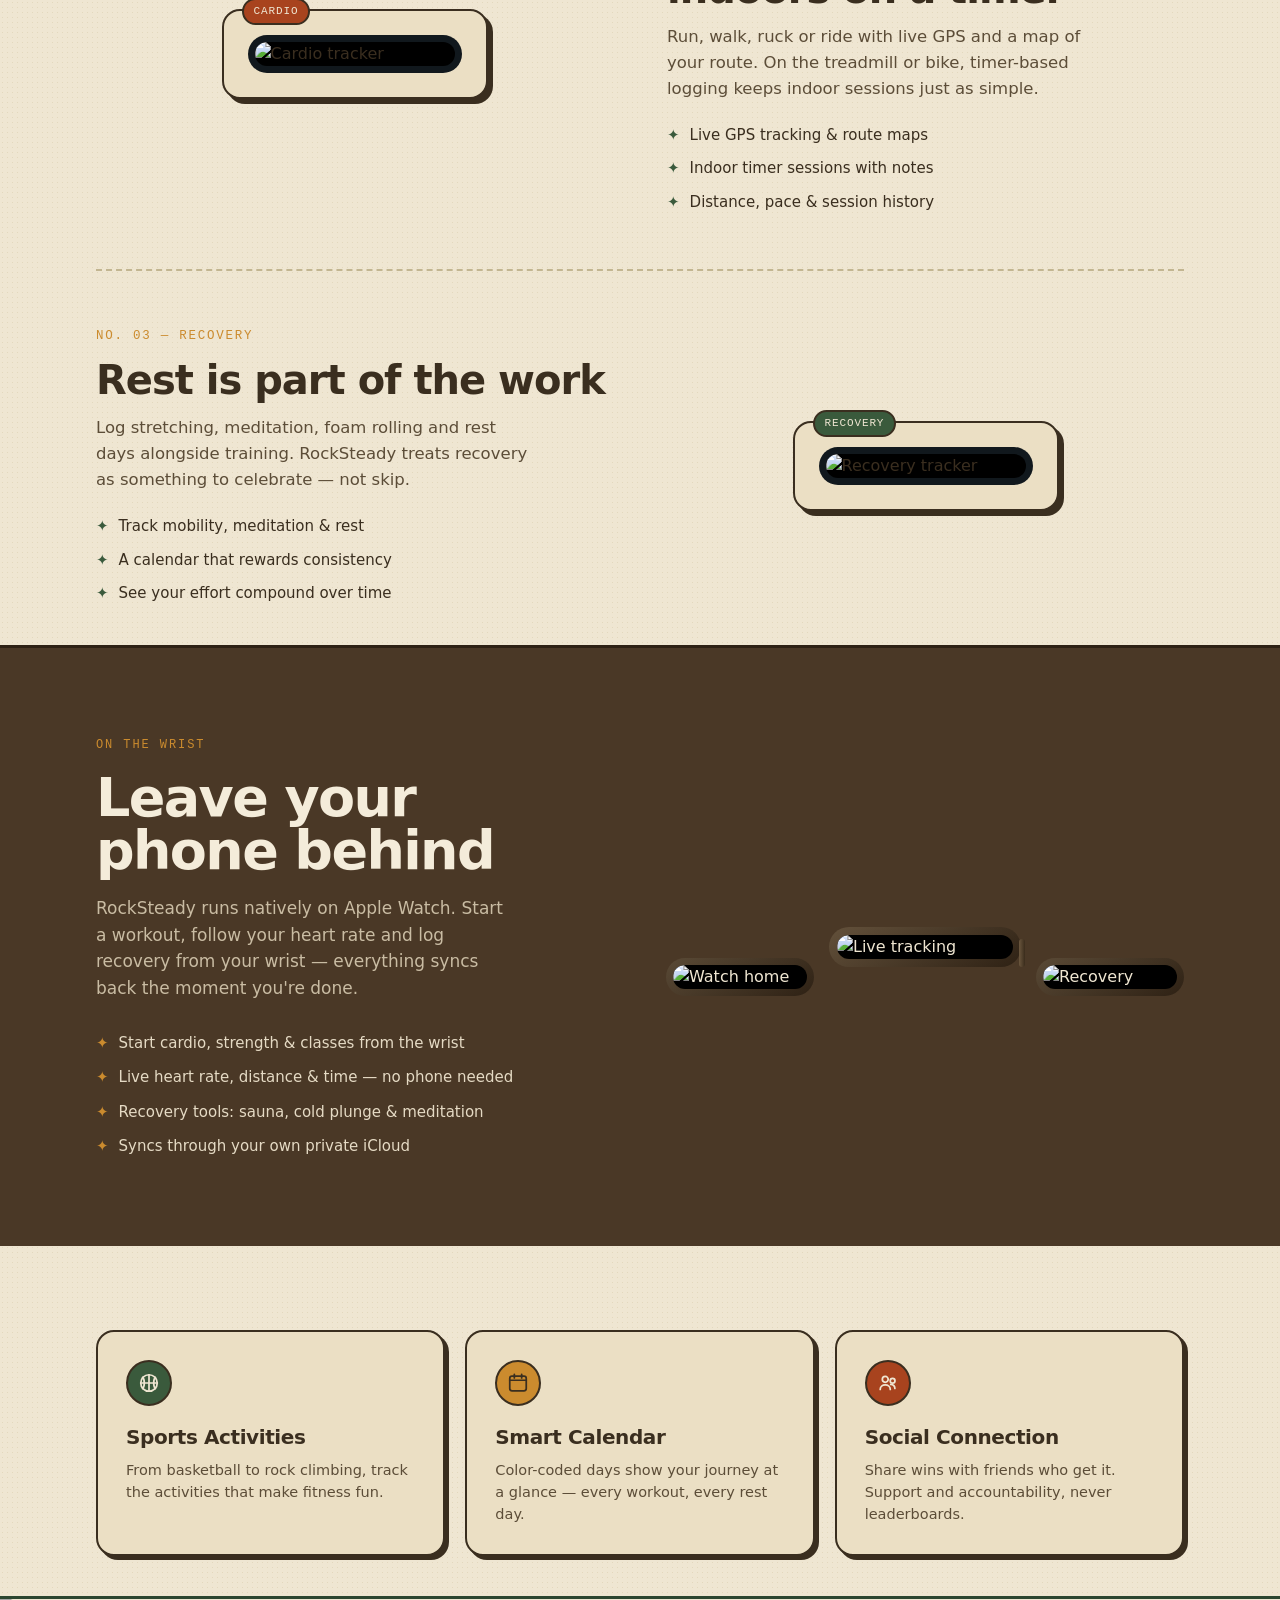
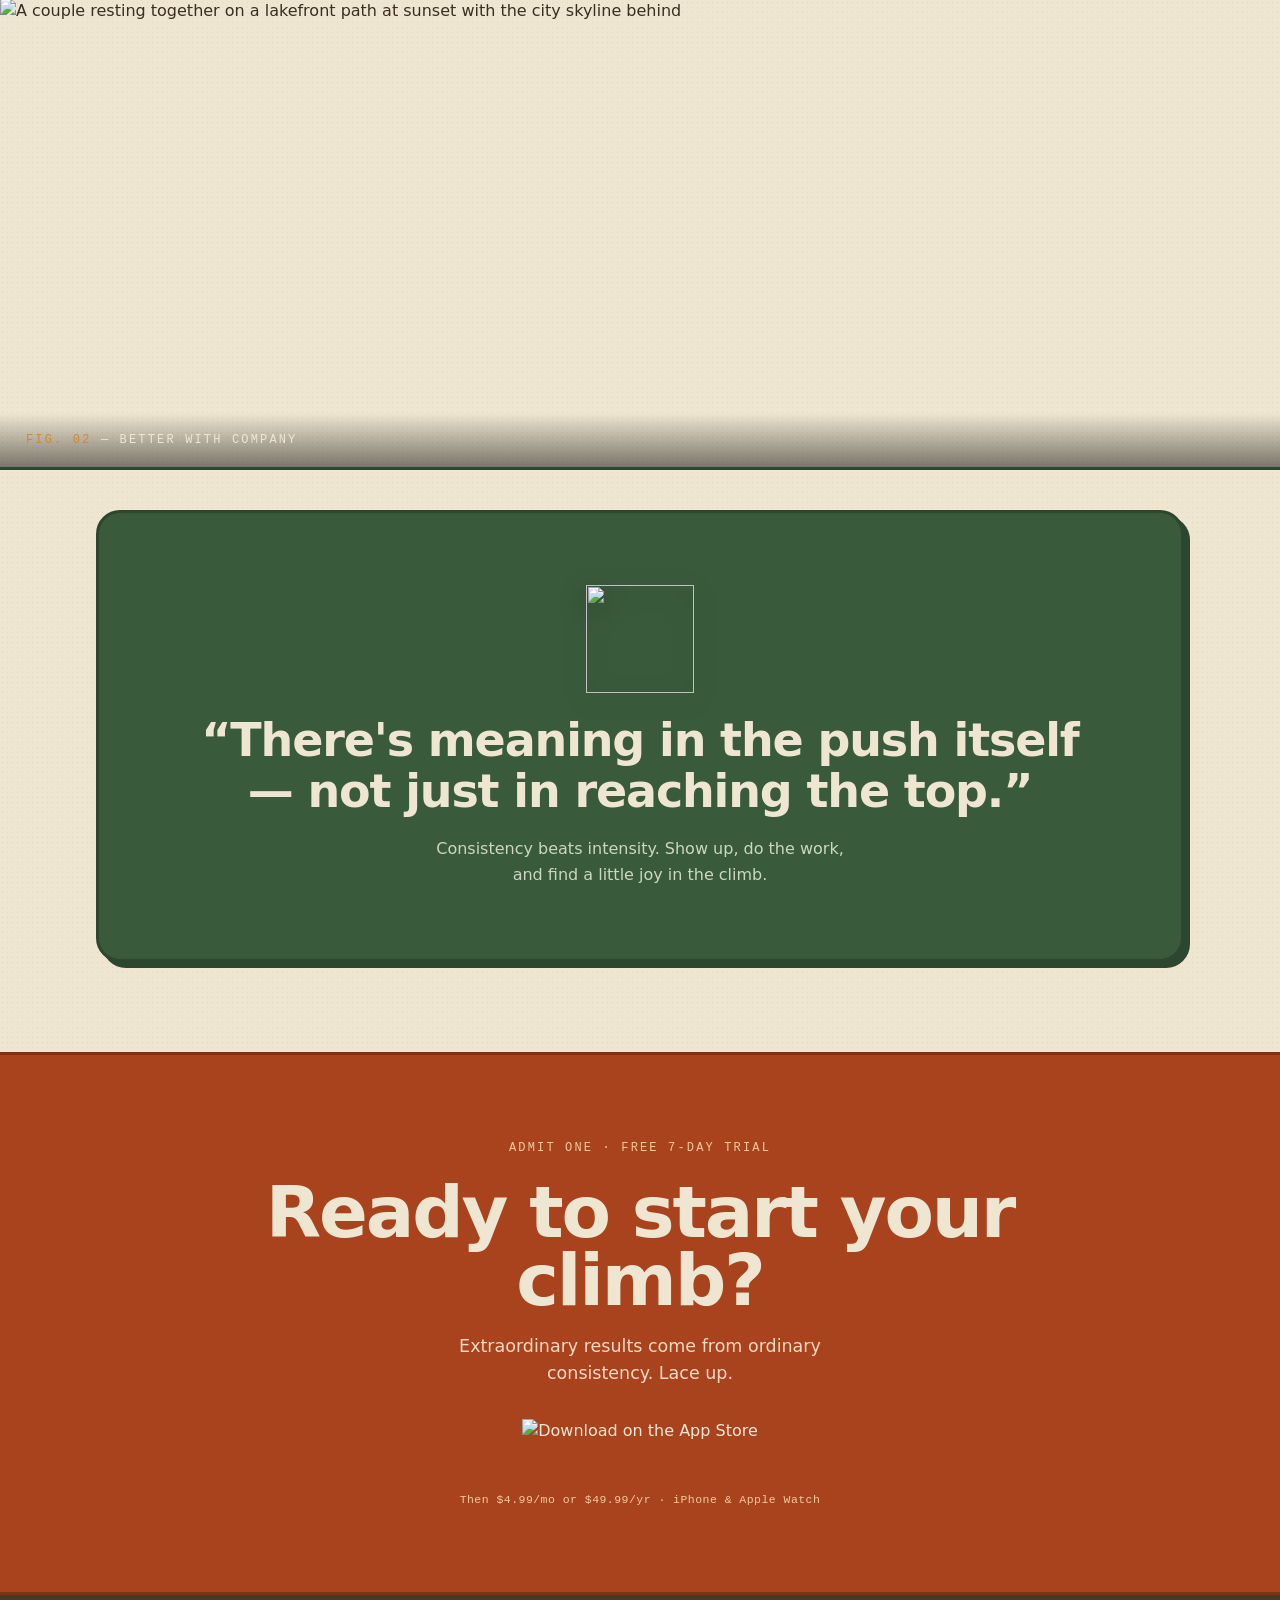
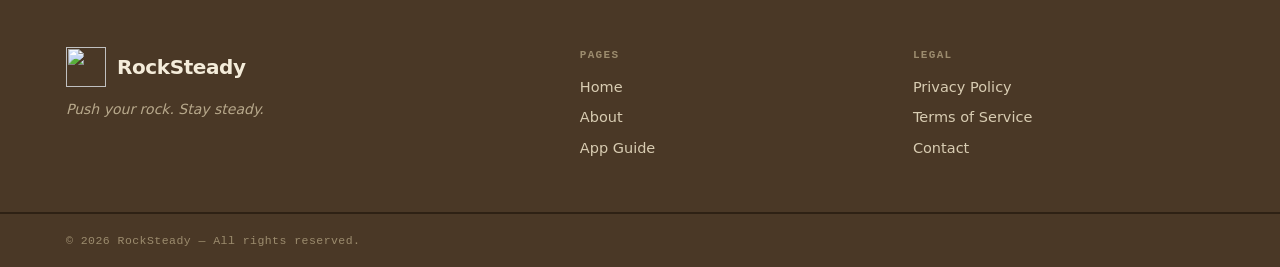
==== commit 85bf97b7: "Fix mobile horizontal scroll - Apple Watch photo cluster used fixed 148/192/148px widths (518px tota" ====
--- a/index.html
+++ b/index.html
@@ -19,8 +19,11 @@
     .vp-watch{grid-template-columns:1fr !important;gap:40px !important;text-align:center;}
     .vp-watch .vp-checks{align-items:center;}
     .vp-mini{grid-template-columns:1fr !important;}
+    /* let the 3-watch cluster shrink to fit instead of forcing a fixed 518px width */
+    .vp-watchcluster{gap:8px !important;max-width:100%;}
+    .vp-watchcluster > div{flex:1 1 0 !important;width:auto !important;min-width:0 !important;max-width:34% !important;}
   }
-  @media(max-width:560px){ .vp-h1{font-size:clamp(42px,13vw,58px) !important;} .vp-watchcluster{transform:scale(.84);} }
+  @media(max-width:560px){ .vp-h1{font-size:clamp(30px,9vw,54px) !important;} }
   @media(max-width:460px){
     .trace-stats{grid-template-columns:1fr !important;gap:0 !important;}
     .trace-stats > div:nth-child(2){border-left:none !important;border-top:2px dashed var(--hairline,#C2B591);margin-top:22px;padding-top:22px;}
@@ -115,80 +118,8 @@
     </div>
   </section>
 
-  <!-- FIELD GUIDE -->
-  <section id="field" style="max-width:1140px;margin:0 auto;padding:84px 26px 40px;">
-    <div style="text-align:center;margin-bottom:56px;">
-      <p style="font-family:'Space Mono',monospace;font-size:12px;letter-spacing:0.16em;text-transform:uppercase;color:var(--rust,#A8431E);margin-bottom:14px;">The Field Guide</p>
-      <h2 style="font-weight:800;font-size:clamp(32px,4.6vw,54px);line-height:0.98;letter-spacing:-0.03em;">Four disciplines, one trail</h2>
-    </div>
-
-    <!-- 01 Strength -->
-    <div class="vp-entry" style="display:grid;grid-template-columns:1fr 1fr;gap:54px;align-items:center;">
-      <div>
-        <p style="font-family:'Space Mono',monospace;font-size:12.5px;letter-spacing:0.14em;text-transform:uppercase;color:var(--gold,#CB8B2E);margin-bottom:14px;">No. 01 — Strength</p>
-        <h3 style="font-weight:800;font-size:clamp(26px,3.4vw,40px);line-height:1.02;letter-spacing:-0.025em;margin-bottom:14px;">Workouts that fit your life</h3>
-        <p style="font-size:16.5px;line-height:1.58;color:#5C4D38;margin-bottom:22px;max-width:42ch;">A full exercise library, custom routines, or a program built for you. Track every set with progressive overload in mind — no spreadsheet required.</p>
-        <ul style="list-style:none;display:flex;flex-direction:column;gap:11px;" class="vp-checks">
-          <li style="display:flex;gap:10px;align-items:center;font-size:15px;color:#3A2E1F;font-weight:500;"><span style="color:var(--moss,#3A5A3C);font-weight:800;">✦</span> Custom workouts &amp; exercises</li>
-          <li style="display:flex;gap:10px;align-items:center;font-size:15px;color:#3A2E1F;font-weight:500;"><span style="color:var(--moss,#3A5A3C);font-weight:800;">✦</span> Guided programs: Push, Pull, Legs, MetCon</li>
-          <li style="display:flex;gap:10px;align-items:center;font-size:15px;color:#3A2E1F;font-weight:500;"><span style="color:var(--moss,#3A5A3C);font-weight:800;">✦</span> Yoga, Pilates &amp; mobility classes</li>
-        </ul>
-      </div>
-      <div class="vp-fimg" style="display:flex;justify-content:center;">
-        <div style="position:relative;background:#EBDFC4;border:2.5px solid #3A2E1F;border-radius:18px;padding:24px;box-shadow:5px 5px 0 #3A2E1F;">
-          <span style="position:absolute;top:-13px;left:18px;background:var(--gold,#CB8B2E);color:#3A2E1F;font-family:'Space Mono',monospace;font-size:11px;letter-spacing:0.08em;text-transform:uppercase;padding:3px 10px;border:2px solid #3A2E1F;border-radius:999px;">Strength</span>
-          <div style="width:214px;flex:none;border-radius:28px;background:#11181d;padding:7px;"><div style="border-radius:22px;overflow:hidden;background:#000;"><img src="assets/img/app-strength.png" alt="Workout tracker" style="display:block;width:100%;height:auto;"></div></div>
-        </div>
-      </div>
-    </div>
-
-    <div class="perf" style="margin:56px 0;"></div>
-
-    <!-- 02 Cardio -->
-    <div class="vp-entry" style="display:grid;grid-template-columns:1fr 1fr;gap:54px;align-items:center;">
-      <div class="vp-fimg" style="display:flex;justify-content:center;">
-        <div style="position:relative;background:#EBDFC4;border:2.5px solid #3A2E1F;border-radius:18px;padding:24px;box-shadow:5px 5px 0 #3A2E1F;">
-          <span style="position:absolute;top:-13px;left:18px;background:var(--rust,#A8431E);color:#EFE6D2;font-family:'Space Mono',monospace;font-size:11px;letter-spacing:0.08em;text-transform:uppercase;padding:3px 10px;border:2px solid #3A2E1F;border-radius:999px;">Cardio</span>
-          <div style="width:214px;flex:none;border-radius:28px;background:#11181d;padding:7px;"><div style="border-radius:22px;overflow:hidden;background:#000;"><img src="assets/img/app-cardio.png" alt="Cardio tracker" style="display:block;width:100%;height:auto;"></div></div>
-        </div>
-      </div>
-      <div>
-        <p style="font-family:'Space Mono',monospace;font-size:12.5px;letter-spacing:0.14em;text-transform:uppercase;color:var(--gold,#CB8B2E);margin-bottom:14px;">No. 02 — Cardio</p>
-        <h3 style="font-weight:800;font-size:clamp(26px,3.4vw,40px);line-height:1.02;letter-spacing:-0.025em;margin-bottom:14px;">Outdoors with GPS, indoors on a timer</h3>
-        <p style="font-size:16.5px;line-height:1.58;color:#5C4D38;margin-bottom:22px;max-width:42ch;">Run, walk, ruck or ride with live GPS and a map of your route. On the treadmill or bike, timer-based logging keeps indoor sessions just as simple.</p>
-        <ul style="list-style:none;display:flex;flex-direction:column;gap:11px;" class="vp-checks">
-          <li style="display:flex;gap:10px;align-items:center;font-size:15px;color:#3A2E1F;font-weight:500;"><span style="color:var(--moss,#3A5A3C);font-weight:800;">✦</span> Live GPS tracking &amp; route maps</li>
-          <li style="display:flex;gap:10px;align-items:center;font-size:15px;color:#3A2E1F;font-weight:500;"><span style="color:var(--moss,#3A5A3C);font-weight:800;">✦</span> Indoor timer sessions with notes</li>
-          <li style="display:flex;gap:10px;align-items:center;font-size:15px;color:#3A2E1F;font-weight:500;"><span style="color:var(--moss,#3A5A3C);font-weight:800;">✦</span> Distance, pace &amp; session history</li>
-        </ul>
-      </div>
-    </div>
-
-    <div class="perf" style="margin:56px 0;"></div>
-
-    <!-- 03 Recovery -->
-    <div class="vp-entry" style="display:grid;grid-template-columns:1fr 1fr;gap:54px;align-items:center;">
-      <div>
-        <p style="font-family:'Space Mono',monospace;font-size:12.5px;letter-spacing:0.14em;text-transform:uppercase;color:var(--gold,#CB8B2E);margin-bottom:14px;">No. 03 — Recovery</p>
-        <h3 style="font-weight:800;font-size:clamp(26px,3.4vw,40px);line-height:1.02;letter-spacing:-0.025em;margin-bottom:14px;">Rest is part of the work</h3>
-        <p style="font-size:16.5px;line-height:1.58;color:#5C4D38;margin-bottom:22px;max-width:42ch;">Log stretching, meditation, foam rolling and rest days alongside training. RockSteady treats recovery as something to celebrate — not skip.</p>
-        <ul style="list-style:none;display:flex;flex-direction:column;gap:11px;" class="vp-checks">
-          <li style="display:flex;gap:10px;align-items:center;font-size:15px;color:#3A2E1F;font-weight:500;"><span style="color:var(--moss,#3A5A3C);font-weight:800;">✦</span> Track mobility, meditation &amp; rest</li>
-          <li style="display:flex;gap:10px;align-items:center;font-size:15px;color:#3A2E1F;font-weight:500;"><span style="color:var(--moss,#3A5A3C);font-weight:800;">✦</span> A calendar that rewards consistency</li>
-          <li style="display:flex;gap:10px;align-items:center;font-size:15px;color:#3A2E1F;font-weight:500;"><span style="color:var(--moss,#3A5A3C);font-weight:800;">✦</span> See your effort compound over time</li>
-        </ul>
-      </div>
-      <div class="vp-fimg" style="display:flex;justify-content:center;">
-        <div style="position:relative;background:#EBDFC4;border:2.5px solid #3A2E1F;border-radius:18px;padding:24px;box-shadow:5px 5px 0 #3A2E1F;">
-          <span style="position:absolute;top:-13px;left:18px;background:var(--moss,#3A5A3C);color:#EFE6D2;font-family:'Space Mono',monospace;font-size:11px;letter-spacing:0.08em;text-transform:uppercase;padding:3px 10px;border:2px solid #3A2E1F;border-radius:999px;">Recovery</span>
-          <div style="width:214px;flex:none;border-radius:28px;background:#11181d;padding:7px;"><div style="border-radius:22px;overflow:hidden;background:#000;"><img src="assets/img/app-recovery.png" alt="Recovery tracker" style="display:block;width:100%;height:auto;"></div></div>
-        </div>
-      </div>
-    </div>
-  </section>
-
-  <!-- DISCIPLINE EMBLEMS -->
-  <section style="max-width:1000px;margin:0 auto;padding:30px 26px 26px;">
+  <!-- DISCIPLINE EMBLEMS (overview) -->
+  <section style="max-width:1000px;margin:0 auto;padding:76px 26px 24px;">
     <p style="font-family:'Space Mono',monospace;font-size:12.5px;letter-spacing:0.14em;text-transform:uppercase;color:var(--gold,#CB8B2E);text-align:center;margin-bottom:8px;">Built around your week</p>
     <h2 style="font-weight:800;font-size:clamp(26px,3.6vw,42px);line-height:1.0;letter-spacing:-0.025em;text-align:center;margin-bottom:40px;">The whole routine, in one calm place.</h2>
     <div style="display:grid;grid-template-columns:repeat(auto-fit,minmax(150px,1fr));gap:30px;justify-items:center;">
@@ -211,6 +142,78 @@
     </div>
   </section>
 
+  <!-- FIELD GUIDE -->
+  <section id="field" style="max-width:1140px;margin:0 auto;padding:52px 26px 40px;">
+    <div style="text-align:center;margin-bottom:56px;">
+      <p style="font-family:'Space Mono',monospace;font-size:12px;letter-spacing:0.16em;text-transform:uppercase;color:var(--rust,#A8431E);margin-bottom:14px;">The Field Guide</p>
+      <h2 style="font-weight:800;font-size:clamp(32px,4.6vw,54px);line-height:0.98;letter-spacing:-0.03em;">Four disciplines, one trail</h2>
+    </div>
+
+    <!-- 01 Strength -->
+    <div class="vp-entry" style="display:grid;grid-template-columns:1fr 1fr;gap:54px;align-items:center;">
+      <div>
+        <p style="font-family:'Space Mono',monospace;font-size:12.5px;letter-spacing:0.14em;text-transform:uppercase;color:var(--gold,#CB8B2E);margin-bottom:14px;">No. 01 — Strength</p>
+        <h3 style="font-weight:800;font-size:clamp(26px,3.4vw,40px);line-height:1.02;letter-spacing:-0.025em;margin-bottom:14px;">Workouts that fit your life</h3>
+        <p style="font-size:16.5px;line-height:1.58;color:#5C4D38;margin-bottom:22px;max-width:42ch;">A full exercise library, custom routines, or a program built for you. Track every set with progressive overload in mind — no spreadsheet required.</p>
+        <ul style="list-style:none;display:flex;flex-direction:column;gap:11px;" class="vp-checks">
+          <li style="display:flex;gap:10px;align-items:center;font-size:15px;color:#3A2E1F;font-weight:500;"><span style="color:var(--moss,#3A5A3C);font-weight:800;">✦</span> Custom workouts &amp; exercises</li>
+          <li style="display:flex;gap:10px;align-items:center;font-size:15px;color:#3A2E1F;font-weight:500;"><span style="color:var(--moss,#3A5A3C);font-weight:800;">✦</span> Guided programs: Push, Pull, Legs, MetCon</li>
+          <li style="display:flex;gap:10px;align-items:center;font-size:15px;color:#3A2E1F;font-weight:500;"><span style="color:var(--moss,#3A5A3C);font-weight:800;">✦</span> Yoga, Pilates &amp; mobility classes</li>
+        </ul>
+      </div>
+      <div class="vp-fimg" style="display:flex;justify-content:center;">
+        <div style="position:relative;background:#EBDFC4;border:2.5px solid #3A2E1F;border-radius:18px;padding:24px;box-shadow:5px 5px 0 #3A2E1F;">
+          <span style="position:absolute;top:-13px;left:18px;background:var(--gold,#CB8B2E);color:#3A2E1F;font-family:'Space Mono',monospace;font-size:11px;letter-spacing:0.08em;text-transform:uppercase;padding:3px 10px;border:2px solid #3A2E1F;border-radius:999px;">Strength</span>
+          <div style="width:214px;flex:none;border-radius:28px;background:#11181d;padding:7px;"><div style="border-radius:22px;overflow:hidden;background:#000;"><img src="assets/img/app-strength.png" alt="Workout tracker" style="display:block;width:100%;height:auto;"></div></div>
+        </div>
+      </div>
+    </div>
+
+    <div class="perf" style="margin:56px 0;"></div>
+
+    <!-- 02 Cardio -->
+    <div class="vp-entry" style="display:grid;grid-template-columns:1fr 1fr;gap:54px;align-items:center;">
+      <div class="vp-fimg" style="display:flex;justify-content:center;">
+        <div style="position:relative;background:#EBDFC4;border:2.5px solid #3A2E1F;border-radius:18px;padding:24px;box-shadow:5px 5px 0 #3A2E1F;">
+          <span style="position:absolute;top:-13px;left:18px;background:var(--rust,#A8431E);color:#EFE6D2;font-family:'Space Mono',monospace;font-size:11px;letter-spacing:0.08em;text-transform:uppercase;padding:3px 10px;border:2px solid #3A2E1F;border-radius:999px;">Cardio</span>
+          <div style="width:214px;flex:none;border-radius:28px;background:#11181d;padding:7px;"><div style="border-radius:22px;overflow:hidden;background:#000;"><img src="assets/img/app-cardio.png" alt="Cardio tracker" style="display:block;width:100%;height:auto;"></div></div>
+        </div>
+      </div>
+      <div>
+        <p style="font-family:'Space Mono',monospace;font-size:12.5px;letter-spacing:0.14em;text-transform:uppercase;color:var(--gold,#CB8B2E);margin-bottom:14px;">No. 02 — Cardio</p>
+        <h3 style="font-weight:800;font-size:clamp(26px,3.4vw,40px);line-height:1.02;letter-spacing:-0.025em;margin-bottom:14px;">Outdoors with GPS, indoors on a timer</h3>
+        <p style="font-size:16.5px;line-height:1.58;color:#5C4D38;margin-bottom:22px;max-width:42ch;">Run, walk, ruck or ride with live GPS and a map of your route. On the treadmill or bike, timer-based logging keeps indoor sessions just as simple.</p>
+        <ul style="list-style:none;display:flex;flex-direction:column;gap:11px;" class="vp-checks">
+          <li style="display:flex;gap:10px;align-items:center;font-size:15px;color:#3A2E1F;font-weight:500;"><span style="color:var(--moss,#3A5A3C);font-weight:800;">✦</span> Live GPS tracking &amp; route maps</li>
+          <li style="display:flex;gap:10px;align-items:center;font-size:15px;color:#3A2E1F;font-weight:500;"><span style="color:var(--moss,#3A5A3C);font-weight:800;">✦</span> Indoor timer sessions with notes</li>
+          <li style="display:flex;gap:10px;align-items:center;font-size:15px;color:#3A2E1F;font-weight:500;"><span style="color:var(--moss,#3A5A3C);font-weight:800;">✦</span> Distance, pace &amp; session history</li>
+        </ul>
+      </div>
+    </div>
+
+    <div class="perf" style="margin:56px 0;"></div>
+
+    <!-- 03 Recovery -->
+    <div class="vp-entry" style="display:grid;grid-template-columns:1fr 1fr;gap:54px;align-items:center;">
+      <div>
+        <p style="font-family:'Space Mono',monospace;font-size:12.5px;letter-spacing:0.14em;text-transform:uppercase;color:var(--gold,#CB8B2E);margin-bottom:14px;">No. 03 — Recovery</p>
+        <h3 style="font-weight:800;font-size:clamp(26px,3.4vw,40px);line-height:1.02;letter-spacing:-0.025em;margin-bottom:14px;">Rest is part of the work</h3>
+        <p style="font-size:16.5px;line-height:1.58;color:#5C4D38;margin-bottom:22px;max-width:42ch;">Log stretching, meditation, foam rolling and rest days alongside training. RockSteady treats recovery as something to celebrate — not skip.</p>
+        <ul style="list-style:none;display:flex;flex-direction:column;gap:11px;" class="vp-checks">
+          <li style="display:flex;gap:10px;align-items:center;font-size:15px;color:#3A2E1F;font-weight:500;"><span style="color:var(--moss,#3A5A3C);font-weight:800;">✦</span> Track mobility, meditation &amp; rest</li>
+          <li style="display:flex;gap:10px;align-items:center;font-size:15px;color:#3A2E1F;font-weight:500;"><span style="color:var(--moss,#3A5A3C);font-weight:800;">✦</span> A calendar that rewards consistency</li>
+          <li style="display:flex;gap:10px;align-items:center;font-size:15px;color:#3A2E1F;font-weight:500;"><span style="color:var(--moss,#3A5A3C);font-weight:800;">✦</span> See your effort compound over time</li>
+        </ul>
+      </div>
+      <div class="vp-fimg" style="display:flex;justify-content:center;">
+        <div style="position:relative;background:#EBDFC4;border:2.5px solid #3A2E1F;border-radius:18px;padding:24px;box-shadow:5px 5px 0 #3A2E1F;">
+          <span style="position:absolute;top:-13px;left:18px;background:var(--moss,#3A5A3C);color:#EFE6D2;font-family:'Space Mono',monospace;font-size:11px;letter-spacing:0.08em;text-transform:uppercase;padding:3px 10px;border:2px solid #3A2E1F;border-radius:999px;">Recovery</span>
+          <div style="width:214px;flex:none;border-radius:28px;background:#11181d;padding:7px;"><div style="border-radius:22px;overflow:hidden;background:#000;"><img src="assets/img/app-recovery.png" alt="Recovery tracker" style="display:block;width:100%;height:auto;"></div></div>
+        </div>
+      </div>
+    </div>
+  </section>
+
   <!-- APPLE WATCH -->
   <section id="watchSection" style="background:var(--brown,#4A3826);color:#EFE6D2;border-top:3px solid #2E2114;">
     <div id="watch" style="max-width:1140px;margin:0 auto;padding:88px 26px;">
--- a/css/site.css
+++ b/css/site.css
@@ -0,0 +1,465 @@
+/* Self-hosted fonts — Bricolage Grotesque & Space Mono, SIL Open Font License 1.1.
+   Replaces the Google Fonts CDN so no visitor IP is sent to Google.
+   License + attribution: assets/fonts/LICENSES.md */
+/* vietnamese */
+@font-face {
+  font-family: 'Bricolage Grotesque';
+  font-style: normal;
+  font-weight: 400;
+  font-stretch: 100%;
+  font-display: swap;
+  src: url(../assets/fonts/bricolage-latin.woff2) format('woff2');
+  unicode-range: U+0102-0103, U+0110-0111, U+0128-0129, U+0168-0169, U+01A0-01A1, U+01AF-01B0, U+0300-0301, U+0303-0304, U+0308-0309, U+0323, U+0329, U+1EA0-1EF9, U+20AB;
+}
+/* latin-ext */
+@font-face {
+  font-family: 'Bricolage Grotesque';
+  font-style: normal;
+  font-weight: 400;
+  font-stretch: 100%;
+  font-display: swap;
+  src: url(../assets/fonts/bricolage-latinext.woff2) format('woff2');
+  unicode-range: U+0100-02BA, U+02BD-02C5, U+02C7-02CC, U+02CE-02D7, U+02DD-02FF, U+0304, U+0308, U+0329, U+1D00-1DBF, U+1E00-1E9F, U+1EF2-1EFF, U+2020, U+20A0-20AB, U+20AD-20C0, U+2113, U+2C60-2C7F, U+A720-A7FF;
+}
+/* latin */
+@font-face {
+  font-family: 'Bricolage Grotesque';
+  font-style: normal;
+  font-weight: 400;
+  font-stretch: 100%;
+  font-display: swap;
+  src: url(../assets/fonts/bricolage-latin-ext-b.woff2) format('woff2');
+  unicode-range: U+0000-00FF, U+0131, U+0152-0153, U+02BB-02BC, U+02C6, U+02DA, U+02DC, U+0304, U+0308, U+0329, U+2000-206F, U+20AC, U+2122, U+2191, U+2193, U+2212, U+2215, U+FEFF, U+FFFD;
+}
+/* vietnamese */
+@font-face {
+  font-family: 'Bricolage Grotesque';
+  font-style: normal;
+  font-weight: 500;
+  font-stretch: 100%;
+  font-display: swap;
+  src: url(../assets/fonts/bricolage-latin.woff2) format('woff2');
+  unicode-range: U+0102-0103, U+0110-0111, U+0128-0129, U+0168-0169, U+01A0-01A1, U+01AF-01B0, U+0300-0301, U+0303-0304, U+0308-0309, U+0323, U+0329, U+1EA0-1EF9, U+20AB;
+}
+/* latin-ext */
+@font-face {
+  font-family: 'Bricolage Grotesque';
+  font-style: normal;
+  font-weight: 500;
+  font-stretch: 100%;
+  font-display: swap;
+  src: url(../assets/fonts/bricolage-latinext.woff2) format('woff2');
+  unicode-range: U+0100-02BA, U+02BD-02C5, U+02C7-02CC, U+02CE-02D7, U+02DD-02FF, U+0304, U+0308, U+0329, U+1D00-1DBF, U+1E00-1E9F, U+1EF2-1EFF, U+2020, U+20A0-20AB, U+20AD-20C0, U+2113, U+2C60-2C7F, U+A720-A7FF;
+}
+/* latin */
+@font-face {
+  font-family: 'Bricolage Grotesque';
+  font-style: normal;
+  font-weight: 500;
+  font-stretch: 100%;
+  font-display: swap;
+  src: url(../assets/fonts/bricolage-latin-ext-b.woff2) format('woff2');
+  unicode-range: U+0000-00FF, U+0131, U+0152-0153, U+02BB-02BC, U+02C6, U+02DA, U+02DC, U+0304, U+0308, U+0329, U+2000-206F, U+20AC, U+2122, U+2191, U+2193, U+2212, U+2215, U+FEFF, U+FFFD;
+}
+/* vietnamese */
+@font-face {
+  font-family: 'Bricolage Grotesque';
+  font-style: normal;
+  font-weight: 600;
+  font-stretch: 100%;
+  font-display: swap;
+  src: url(../assets/fonts/bricolage-latin.woff2) format('woff2');
+  unicode-range: U+0102-0103, U+0110-0111, U+0128-0129, U+0168-0169, U+01A0-01A1, U+01AF-01B0, U+0300-0301, U+0303-0304, U+0308-0309, U+0323, U+0329, U+1EA0-1EF9, U+20AB;
+}
+/* latin-ext */
+@font-face {
+  font-family: 'Bricolage Grotesque';
+  font-style: normal;
+  font-weight: 600;
+  font-stretch: 100%;
+  font-display: swap;
+  src: url(../assets/fonts/bricolage-latinext.woff2) format('woff2');
+  unicode-range: U+0100-02BA, U+02BD-02C5, U+02C7-02CC, U+02CE-02D7, U+02DD-02FF, U+0304, U+0308, U+0329, U+1D00-1DBF, U+1E00-1E9F, U+1EF2-1EFF, U+2020, U+20A0-20AB, U+20AD-20C0, U+2113, U+2C60-2C7F, U+A720-A7FF;
+}
+/* latin */
+@font-face {
+  font-family: 'Bricolage Grotesque';
+  font-style: normal;
+  font-weight: 600;
+  font-stretch: 100%;
+  font-display: swap;
+  src: url(../assets/fonts/bricolage-latin-ext-b.woff2) format('woff2');
+  unicode-range: U+0000-00FF, U+0131, U+0152-0153, U+02BB-02BC, U+02C6, U+02DA, U+02DC, U+0304, U+0308, U+0329, U+2000-206F, U+20AC, U+2122, U+2191, U+2193, U+2212, U+2215, U+FEFF, U+FFFD;
+}
+/* vietnamese */
+@font-face {
+  font-family: 'Bricolage Grotesque';
+  font-style: normal;
+  font-weight: 700;
+  font-stretch: 100%;
+  font-display: swap;
+  src: url(../assets/fonts/bricolage-latin.woff2) format('woff2');
+  unicode-range: U+0102-0103, U+0110-0111, U+0128-0129, U+0168-0169, U+01A0-01A1, U+01AF-01B0, U+0300-0301, U+0303-0304, U+0308-0309, U+0323, U+0329, U+1EA0-1EF9, U+20AB;
+}
+/* latin-ext */
+@font-face {
+  font-family: 'Bricolage Grotesque';
+  font-style: normal;
+  font-weight: 700;
+  font-stretch: 100%;
+  font-display: swap;
+  src: url(../assets/fonts/bricolage-latinext.woff2) format('woff2');
+  unicode-range: U+0100-02BA, U+02BD-02C5, U+02C7-02CC, U+02CE-02D7, U+02DD-02FF, U+0304, U+0308, U+0329, U+1D00-1DBF, U+1E00-1E9F, U+1EF2-1EFF, U+2020, U+20A0-20AB, U+20AD-20C0, U+2113, U+2C60-2C7F, U+A720-A7FF;
+}
+/* latin */
+@font-face {
+  font-family: 'Bricolage Grotesque';
+  font-style: normal;
+  font-weight: 700;
+  font-stretch: 100%;
+  font-display: swap;
+  src: url(../assets/fonts/bricolage-latin-ext-b.woff2) format('woff2');
+  unicode-range: U+0000-00FF, U+0131, U+0152-0153, U+02BB-02BC, U+02C6, U+02DA, U+02DC, U+0304, U+0308, U+0329, U+2000-206F, U+20AC, U+2122, U+2191, U+2193, U+2212, U+2215, U+FEFF, U+FFFD;
+}
+/* vietnamese */
+@font-face {
+  font-family: 'Bricolage Grotesque';
+  font-style: normal;
+  font-weight: 800;
+  font-stretch: 100%;
+  font-display: swap;
+  src: url(../assets/fonts/bricolage-latin.woff2) format('woff2');
+  unicode-range: U+0102-0103, U+0110-0111, U+0128-0129, U+0168-0169, U+01A0-01A1, U+01AF-01B0, U+0300-0301, U+0303-0304, U+0308-0309, U+0323, U+0329, U+1EA0-1EF9, U+20AB;
+}
+/* latin-ext */
+@font-face {
+  font-family: 'Bricolage Grotesque';
+  font-style: normal;
+  font-weight: 800;
+  font-stretch: 100%;
+  font-display: swap;
+  src: url(../assets/fonts/bricolage-latinext.woff2) format('woff2');
+  unicode-range: U+0100-02BA, U+02BD-02C5, U+02C7-02CC, U+02CE-02D7, U+02DD-02FF, U+0304, U+0308, U+0329, U+1D00-1DBF, U+1E00-1E9F, U+1EF2-1EFF, U+2020, U+20A0-20AB, U+20AD-20C0, U+2113, U+2C60-2C7F, U+A720-A7FF;
+}
+/* latin */
+@font-face {
+  font-family: 'Bricolage Grotesque';
+  font-style: normal;
+  font-weight: 800;
+  font-stretch: 100%;
+  font-display: swap;
+  src: url(../assets/fonts/bricolage-latin-ext-b.woff2) format('woff2');
+  unicode-range: U+0000-00FF, U+0131, U+0152-0153, U+02BB-02BC, U+02C6, U+02DA, U+02DC, U+0304, U+0308, U+0329, U+2000-206F, U+20AC, U+2122, U+2191, U+2193, U+2212, U+2215, U+FEFF, U+FFFD;
+}
+/* vietnamese */
+@font-face {
+  font-family: 'Space Mono';
+  font-style: normal;
+  font-weight: 400;
+  font-display: swap;
+  src: url(../assets/fonts/spacemono-400-latin.woff2) format('woff2');
+  unicode-range: U+0102-0103, U+0110-0111, U+0128-0129, U+0168-0169, U+01A0-01A1, U+01AF-01B0, U+0300-0301, U+0303-0304, U+0308-0309, U+0323, U+0329, U+1EA0-1EF9, U+20AB;
+}
+/* latin-ext */
+@font-face {
+  font-family: 'Space Mono';
+  font-style: normal;
+  font-weight: 400;
+  font-display: swap;
+  src: url(../assets/fonts/spacemono-400-latinext.woff2) format('woff2');
+  unicode-range: U+0100-02BA, U+02BD-02C5, U+02C7-02CC, U+02CE-02D7, U+02DD-02FF, U+0304, U+0308, U+0329, U+1D00-1DBF, U+1E00-1E9F, U+1EF2-1EFF, U+2020, U+20A0-20AB, U+20AD-20C0, U+2113, U+2C60-2C7F, U+A720-A7FF;
+}
+/* latin */
+@font-face {
+  font-family: 'Space Mono';
+  font-style: normal;
+  font-weight: 400;
+  font-display: swap;
+  src: url(../assets/fonts/spacemono-400-latin-b.woff2) format('woff2');
+  unicode-range: U+0000-00FF, U+0131, U+0152-0153, U+02BB-02BC, U+02C6, U+02DA, U+02DC, U+0304, U+0308, U+0329, U+2000-206F, U+20AC, U+2122, U+2191, U+2193, U+2212, U+2215, U+FEFF, U+FFFD;
+}
+/* vietnamese */
+@font-face {
+  font-family: 'Space Mono';
+  font-style: normal;
+  font-weight: 700;
+  font-display: swap;
+  src: url(../assets/fonts/spacemono-700-latin.woff2) format('woff2');
+  unicode-range: U+0102-0103, U+0110-0111, U+0128-0129, U+0168-0169, U+01A0-01A1, U+01AF-01B0, U+0300-0301, U+0303-0304, U+0308-0309, U+0323, U+0329, U+1EA0-1EF9, U+20AB;
+}
+/* latin-ext */
+@font-face {
+  font-family: 'Space Mono';
+  font-style: normal;
+  font-weight: 700;
+  font-display: swap;
+  src: url(../assets/fonts/spacemono-700-latinext.woff2) format('woff2');
+  unicode-range: U+0100-02BA, U+02BD-02C5, U+02C7-02CC, U+02CE-02D7, U+02DD-02FF, U+0304, U+0308, U+0329, U+1D00-1DBF, U+1E00-1E9F, U+1EF2-1EFF, U+2020, U+20A0-20AB, U+20AD-20C0, U+2113, U+2C60-2C7F, U+A720-A7FF;
+}
+/* latin */
+@font-face {
+  font-family: 'Space Mono';
+  font-style: normal;
+  font-weight: 700;
+  font-display: swap;
+  src: url(../assets/fonts/spacemono-700-latin-b.woff2) format('woff2');
+  unicode-range: U+0000-00FF, U+0131, U+0152-0153, U+02BB-02BC, U+02C6, U+02DA, U+02DC, U+0304, U+0308, U+0329, U+2000-206F, U+20AC, U+2122, U+2191, U+2193, U+2212, U+2215, U+FEFF, U+FFFD;
+}
+
+/* ==========================================================================
+   RockSteady — Vintage National-Park design system (shared across all pages)
+   Direction B from the design review. Bricolage Grotesque + Space Mono,
+   cream / moss / ochre / rust palette, hairline dashes and hard offset shadows.
+   ========================================================================== */
+
+:root{
+  --paper:#EFE6D2;
+  --ink:#3A2E1F;
+  --body:#5C4D38;
+  --card:#EBDFC4;
+  --gold:#CB8B2E;
+  --moss:#3A5A3C;
+  --moss-dark:#2C4630;
+  --rust:#A8431E;
+  --rust-dark:#7E3214;
+  --brown:#4A3826;
+  --brown-dark:#2E2114;
+  --line:#3A2E1F;
+  --hairline:#C2B591;
+  --display:'Bricolage Grotesque', 'Schibsted Grotesk', system-ui, sans-serif;
+  --mono:'Space Mono', ui-monospace, monospace;
+}
+
+*{box-sizing:border-box;margin:0;padding:0;}
+html{scroll-behavior:smooth;overflow-x:clip;}
+body{
+  font-family:var(--display);
+  color:var(--ink);
+  background:var(--paper);
+  background-image:radial-gradient(#e3d8bd 0.6px,transparent 0.6px);
+  background-size:5px 5px;
+  -webkit-font-smoothing:antialiased;
+  line-height:1.5;
+  min-height:100vh;
+  overflow-x:clip;
+  max-width:100%;
+}
+::selection{background:var(--moss);color:var(--paper);}
+a{color:inherit;}
+img{max-width:100%;}
+
+.wrap{max-width:1200px;margin:0 auto;padding-left:26px;padding-right:26px;}
+.wrap-narrow{max-width:840px;margin:0 auto;padding-left:26px;padding-right:26px;}
+.mono{font-family:var(--mono);}
+.eyebrow{
+  font-family:var(--mono);font-size:12px;letter-spacing:0.16em;
+  text-transform:uppercase;color:var(--rust);
+}
+.perf{height:0;border-top:2px dashed var(--hairline);}
+
+/* --------------------------------------------------------------- HEADER --- */
+.site-header{
+  position:sticky;top:0;z-index:60;
+  background:var(--moss);color:var(--paper);
+  border-bottom:3px solid var(--moss-dark);
+}
+.site-header .bar{
+  max-width:1200px;margin:0 auto;padding:11px 26px;
+  display:flex;align-items:center;justify-content:space-between;gap:16px;
+}
+.brand{display:flex;align-items:center;gap:11px;text-decoration:none;color:var(--paper);}
+.brand img{width:40px;height:40px;}
+.brand span{font-weight:800;font-size:21px;letter-spacing:-0.02em;}
+.site-nav{display:flex;align-items:center;gap:22px;}
+.site-nav .links{display:flex;gap:22px;align-items:center;}
+.site-nav .links a{
+  text-decoration:none;color:#D8E0CF;font-family:var(--mono);
+  font-size:12px;letter-spacing:0.08em;text-transform:uppercase;
+}
+.site-nav .links a:hover{color:#fff;}
+.site-nav .links a[aria-current="page"]{color:var(--gold);}
+/* mobile hamburger (CSS-only checkbox toggle) — hidden on desktop */
+.nav-cb{display:none;}
+.nav-burger{display:none;align-items:center;justify-content:center;width:42px;height:42px;cursor:pointer;order:2;}
+.nav-burger span,.nav-burger span::before,.nav-burger span::after{display:block;width:22px;height:2px;background:var(--paper);transition:transform .2s ease,opacity .2s ease;}
+.nav-burger span{position:relative;}
+.nav-burger span::before{content:"";position:absolute;left:0;top:-7px;}
+.nav-burger span::after{content:"";position:absolute;left:0;top:7px;}
+.nav-cb:checked ~ .nav-burger span{background:transparent;}
+.nav-cb:checked ~ .nav-burger span::before{transform:translateY(7px) rotate(45deg);}
+.nav-cb:checked ~ .nav-burger span::after{transform:translateY(-7px) rotate(-45deg);}
+.cta-pill{
+  display:inline-flex;align-items:center;gap:8px;
+  background:var(--gold);color:var(--ink);text-decoration:none;
+  padding:9px 17px;border-radius:999px;font-weight:700;font-size:13.5px;
+  border:2px solid var(--ink);
+}
+
+/* ------------------------------------------------------------- PAGE HERO --- */
+.page-hero{padding:64px 26px 40px;text-align:center;}
+.page-hero .eyebrow{margin-bottom:14px;}
+.page-hero h1{
+  font-weight:800;font-size:clamp(42px,7vw,72px);line-height:0.96;
+  letter-spacing:-0.03em;max-width:16ch;margin:0 auto;text-wrap:balance;
+}
+.page-hero .lede{
+  font-size:clamp(17px,1.8vw,20px);line-height:1.55;color:var(--body);
+  max-width:40ch;margin:22px auto 0;
+}
+.hero-rule{max-width:1140px;margin:44px auto 0;border-top:2px dashed var(--hairline);}
+
+/* ---------------------------------------------------------------- CARDS --- */
+.card{
+  background:var(--card);border:2.5px solid var(--line);border-radius:18px;
+  padding:26px;box-shadow:5px 5px 0 var(--line);
+}
+.card h3{font-weight:800;font-size:20px;letter-spacing:-0.02em;margin-bottom:8px;}
+.card p{font-size:14.5px;line-height:1.55;color:var(--body);}
+.icon-badge{
+  width:46px;height:46px;border-radius:50%;border:2px solid var(--ink);
+  display:flex;align-items:center;justify-content:center;margin-bottom:16px;
+}
+.check-list{list-style:none;display:flex;flex-direction:column;gap:11px;}
+.check-list li{display:flex;gap:10px;align-items:center;font-size:15px;color:var(--ink);font-weight:500;}
+.check-list li .tick{color:var(--moss);font-weight:800;}
+
+.grid{display:grid;gap:18px;}
+.grid-2{grid-template-columns:repeat(2,1fr);}
+.grid-3{grid-template-columns:repeat(3,1fr);}
+.grid-auto{grid-template-columns:repeat(auto-fit,minmax(260px,1fr));}
+
+/* --------------------------------------------------------------- BUTTONS --- */
+.btn-store{
+  display:inline-flex;align-items:center;gap:11px;
+  background:var(--paper);color:var(--ink);text-decoration:none;
+  padding:15px 24px;border-radius:999px;font-weight:800;font-size:16px;
+  border:2px solid var(--ink);box-shadow:4px 4px 0 var(--ink);
+}
+.btn-rust{
+  display:inline-flex;align-items:center;gap:10px;
+  background:var(--rust);color:var(--paper);text-decoration:none;
+  padding:15px 24px;border-radius:999px;font-weight:700;font-size:16px;
+  border:2px solid var(--ink);box-shadow:3px 3px 0 var(--ink);
+}
+.ulink{color:var(--rust);font-weight:700;text-decoration:none;border-bottom:2px solid var(--rust);padding-bottom:1px;}
+
+/* ------------------------------------------------------------- CTA BAND --- */
+.cta-band{
+  background:var(--rust);color:var(--paper);
+  border-top:3px solid var(--rust-dark);border-bottom:3px solid var(--rust-dark);
+}
+.cta-band .inner{max-width:880px;margin:0 auto;padding:84px 26px;text-align:center;}
+.cta-band .eyebrow{color:#F2C99B;margin-bottom:22px;}
+.cta-band h2{font-weight:800;font-size:clamp(36px,6vw,72px);line-height:0.94;letter-spacing:-0.03em;margin-bottom:18px;}
+.cta-band p{font-size:17.5px;line-height:1.55;color:#F4D9C3;max-width:34ch;margin:0 auto 32px;}
+.cta-band .fine{font-family:var(--mono);font-size:11.5px;color:#F2C99B;margin-top:18px;letter-spacing:0.04em;}
+
+/* --------------------------------------------------------- LEGAL / TEXT --- */
+.legalgrid{display:grid;grid-template-columns:228px 1fr;gap:54px;align-items:start;}
+.toc{position:sticky;top:88px;}
+.toc .toc-label{font-family:var(--mono);font-size:11.5px;letter-spacing:0.1em;text-transform:uppercase;color:var(--brown);font-weight:700;margin-bottom:14px;padding-left:14px;}
+.toc nav{display:flex;flex-direction:column;gap:2px;}
+.toc a{display:block;padding:6px 0 6px 14px;border-left:2px solid var(--hairline);color:var(--body);text-decoration:none;font-size:13.5px;line-height:1.4;transition:color .15s,border-color .15s;}
+.toc a:hover{color:var(--ink);border-color:var(--rust);}
+
+.legal{max-width:760px;background:var(--card);border:2.5px solid var(--line);border-radius:22px;padding:clamp(26px,4vw,46px);box-shadow:5px 5px 0 var(--line);}
+.legal .updated{font-family:var(--mono);font-size:13px;letter-spacing:0.04em;text-transform:uppercase;color:var(--brown);font-weight:700;margin-bottom:6px;}
+.legal h2{font-weight:800;font-size:clamp(23px,2.8vw,30px);line-height:1.08;letter-spacing:-0.02em;color:var(--ink);margin:40px 0 14px;padding-top:34px;border-top:2px dashed var(--hairline);scroll-margin-top:88px;}
+.legal h2:first-of-type{border-top:none;padding-top:0;margin-top:8px;}
+.legal h3{font-family:var(--mono);font-size:13.5px;letter-spacing:0.06em;text-transform:uppercase;color:var(--rust);margin:26px 0 8px;}
+.legal p{font-size:16px;line-height:1.72;color:var(--body);margin-bottom:16px;}
+.legal ul{margin:0 0 18px;padding-left:21px;}
+.legal li{font-size:16px;line-height:1.62;color:var(--body);margin-bottom:11px;}
+.legal li::marker{color:var(--gold);}
+.legal strong{color:var(--ink);font-weight:700;}
+.legal a{color:var(--rust);font-weight:700;text-decoration:none;border-bottom:2px solid var(--rust);padding-bottom:1px;}
+
+/* ---------------------------------------------------------------- FORM --- */
+.field{margin-bottom:18px;}
+.field label{display:block;font-family:var(--mono);font-size:12px;letter-spacing:0.06em;text-transform:uppercase;font-weight:700;color:var(--ink);margin-bottom:7px;}
+.field .req{color:var(--rust);}
+.field input,.field select,.field textarea{
+  width:100%;padding:12px 14px;border:2px solid var(--line);border-radius:12px;
+  font-family:var(--display);font-size:15px;color:var(--ink);background:var(--paper);
+  transition:box-shadow .15s;
+}
+.field textarea{min-height:148px;resize:vertical;line-height:1.55;}
+.field select{cursor:pointer;}
+.field input:focus,.field select:focus,.field textarea:focus{outline:none;box-shadow:3px 3px 0 var(--gold);}
+.field .err{color:var(--rust);font-size:13px;margin-top:6px;display:none;}
+.field .hint{color:var(--brown);font-size:13px;margin-top:6px;display:block;}
+.field.invalid .err{display:block;}
+.field.invalid .hint{display:none;}
+.btn-submit{
+  width:100%;display:flex;align-items:center;justify-content:center;gap:9px;
+  background:var(--ink);color:var(--paper);border:2px solid var(--ink);
+  padding:14px 22px;border-radius:999px;font-weight:800;font-size:15.5px;
+  cursor:pointer;font-family:var(--display);box-shadow:4px 4px 0 var(--rust);
+}
+
+/* ------------------------------------------------- GUIDE / MARKDOWN DOC --- */
+.guidedoc{max-width:820px;background:var(--card);border:2.5px solid var(--line);border-radius:22px;padding:clamp(24px,4vw,48px);box-shadow:5px 5px 0 var(--line);}
+.guidedoc h1{font-weight:800;font-size:clamp(28px,3.6vw,38px);line-height:1.05;letter-spacing:-0.02em;color:var(--ink);margin:8px 0 18px;}
+.guidedoc h2{font-weight:800;font-size:clamp(23px,2.8vw,30px);line-height:1.1;letter-spacing:-0.02em;color:var(--ink);margin:40px 0 14px;padding-top:34px;border-top:2px dashed var(--hairline);scroll-margin-top:88px;}
+.guidedoc h3{font-weight:700;font-size:19px;letter-spacing:-0.01em;color:var(--ink);margin:26px 0 9px;scroll-margin-top:88px;}
+.guidedoc h4{font-family:var(--mono);font-size:13px;letter-spacing:0.05em;text-transform:uppercase;color:var(--rust);margin:22px 0 8px;scroll-margin-top:88px;}
+.guidedoc p{font-size:16px;line-height:1.72;color:var(--body);margin-bottom:16px;}
+.guidedoc ul,.guidedoc ol{margin:0 0 18px;padding-left:22px;}
+.guidedoc li{font-size:16px;line-height:1.62;color:var(--body);margin-bottom:9px;}
+.guidedoc li::marker{color:var(--gold);}
+.guidedoc li ul,.guidedoc li ol{margin:9px 0 4px;}
+.guidedoc strong{color:var(--ink);font-weight:700;}
+.guidedoc em{color:var(--body);}
+.guidedoc a{color:var(--rust);font-weight:700;text-decoration:none;border-bottom:2px solid var(--rust);padding-bottom:1px;}
+.guidedoc hr{border:none;border-top:2px dashed var(--hairline);margin:30px 0;}
+.guidedoc code{font-family:var(--mono);font-size:0.86em;background:var(--paper);border:1px solid var(--hairline);color:var(--ink);padding:1.5px 6px;border-radius:6px;}
+.guidedoc pre{background:var(--ink);border-radius:14px;padding:18px 20px;overflow-x:auto;margin:0 0 18px;}
+.guidedoc pre code{font-family:var(--mono);font-size:12.5px;line-height:1.5;background:none;border:none;color:#E5DAC4;padding:0;white-space:pre;}
+.guidedoc blockquote{border-left:4px solid var(--moss);background:var(--paper);border-radius:0 10px 10px 0;padding:13px 18px;margin:0 0 18px;font-size:15.5px;line-height:1.62;color:var(--body);}
+.guidedoc blockquote strong{color:var(--moss);}
+.guidedoc .tablewrap{overflow-x:auto;margin:0 0 20px;border:2px solid var(--line);border-radius:12px;}
+.guidedoc table{border-collapse:collapse;width:100%;font-size:14.5px;}
+.guidedoc th,.guidedoc td{text-align:left;padding:10px 14px;border-bottom:1px solid var(--hairline);color:var(--body);line-height:1.5;white-space:nowrap;}
+.guidedoc th{background:var(--paper);color:var(--ink);font-family:var(--mono);font-weight:700;font-size:12px;letter-spacing:0.04em;text-transform:uppercase;}
+.guidedoc tbody tr:last-child td{border-bottom:none;}
+.guidedoc td strong{font-weight:700;}
+@media(max-width:560px){ .guidedoc th,.guidedoc td{white-space:normal;} }
+
+/* --------------------------------------------------------------- FOOTER --- */
+.site-footer{background:var(--brown);color:#E5DAC4;}
+.site-footer .cols{max-width:1200px;margin:0 auto;padding:52px 26px;display:grid;grid-template-columns:1.6fr 1fr 1fr;gap:32px;}
+.site-footer .brandcol .lockup{display:flex;align-items:center;gap:11px;margin-bottom:12px;}
+.site-footer .brandcol img{width:40px;height:40px;}
+.site-footer .brandcol .name{font-weight:800;font-size:20px;letter-spacing:-0.02em;color:#F4ECDA;}
+.site-footer .brandcol .tag{font-size:14px;color:#B7A88B;font-style:italic;}
+.site-footer h4{font-family:var(--mono);font-size:11px;letter-spacing:0.12em;text-transform:uppercase;color:#9C8C6E;margin-bottom:13px;font-weight:700;}
+.site-footer .linklist{display:flex;flex-direction:column;gap:9px;}
+.site-footer .linklist a{color:#D8CCB2;text-decoration:none;font-size:14.5px;}
+.site-footer .linklist a:hover{color:#F4ECDA;}
+.site-footer .linklist a[aria-current="page"]{color:#F4ECDA;font-weight:700;}
+.site-footer .baseline{border-top:2px solid var(--brown-dark);}
+.site-footer .baseline .inner{max-width:1200px;margin:0 auto;padding:18px 26px;}
+.site-footer .baseline p{font-family:var(--mono);font-size:11.5px;color:#9C8C6E;letter-spacing:0.04em;}
+
+/* ----------------------------------------------------------- RESPONSIVE --- */
+@media(max-width:900px){
+  .nav-burger{display:flex;}
+  .site-nav{gap:14px;}
+  .site-nav .links{
+    display:none;position:absolute;top:100%;left:0;right:0;
+    flex-direction:column;gap:0;padding:6px 0;
+    background:var(--moss);border-bottom:3px solid var(--moss-dark);
+    box-shadow:0 18px 30px -18px rgba(0,0,0,.55);
+  }
+  .site-nav .nav-cb:checked ~ .links{display:flex;}
+  .site-nav .links a:not(.cta-pill){padding:13px 26px;font-size:13px;letter-spacing:0.1em;}
+  .site-nav .links .cta-pill{margin:10px 26px 12px;}
+  .legalgrid{grid-template-columns:1fr;}
+  .toc{display:none;}
+  .grid-3{grid-template-columns:1fr;}
+  .grid-2{grid-template-columns:1fr;}
+  .site-footer .cols{grid-template-columns:1fr 1fr;}
+}
+@media(max-width:560px){
+  .site-footer .cols{grid-template-columns:1fr;}
+}
